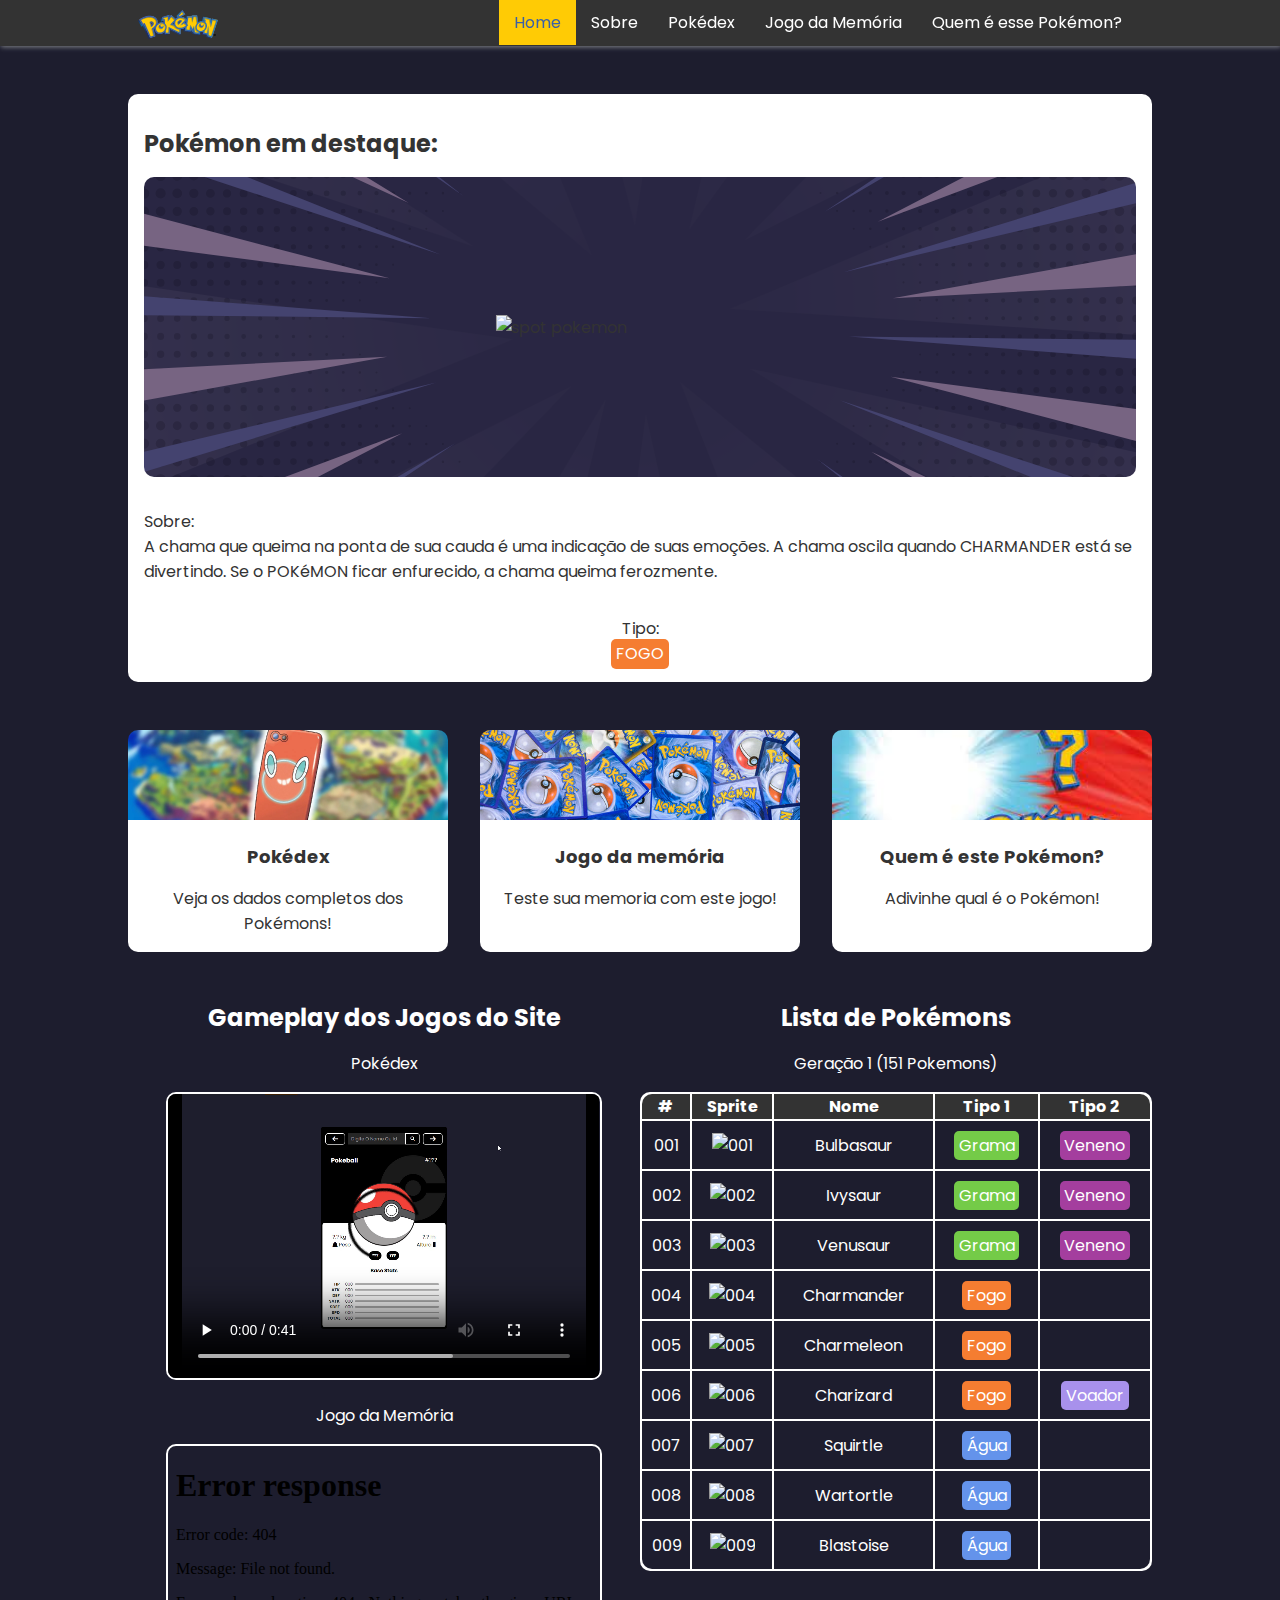
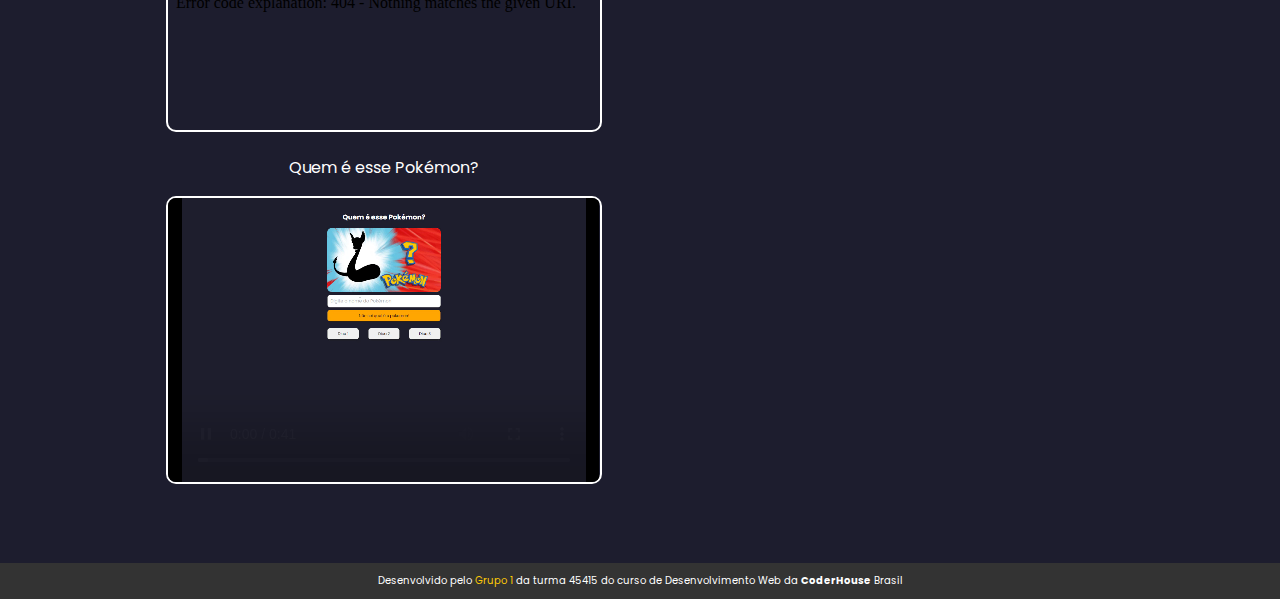
==== index.html @ 514c0f1f "feat: content with max-width in 1024px" ====
<!DOCTYPE html>
<html lang="pt-BR">

<head>
    <meta charset="UTF-8">
    <meta http-equiv="X-UA-Compatible" content="IE=edge">
    <meta name="viewport" content="width=device-width, initial-scale=1.0">
    <meta name="keywords" content="HTML, CSS, Javascript, Desenvolvimento Web, Coderhouse">
    <meta name="description" content="Este é um projeto para o curso de Desenvolvimento Web da Coderhouse">
    <link rel="stylesheet" href="styles/style.css">
    <link rel="stylesheet" href="styles/menu.css">
    <link rel="stylesheet" href="styles/home.css">
    <link rel="icon" type="image/x-icon" href="images/pokeball.jpg">
    <!-- Load an icon library to show a hamburger menu (bars) on small screens -->
    <link rel="stylesheet" href="https://cdnjs.cloudflare.com/ajax/libs/font-awesome/6.4.0/css/all.min.css">
    <title>Pokédex - Home</title>
</head>

<body>

    <!-- Navigation bar -->
    <header class="header">
        <div class="header__wrapper">
            <!-- Logo -->
            <a href="#" class="header__logo"><img class="header__logoImage" src="../images/logo.svg" alt="logo"></a>
            <!-- Hamburger icon -->
            <input class="header__sideMenu" type="checkbox" id="side-menu" />
            <label class="header__hamburguer" for="side-menu"><span class="header__hamburguerLine"></span></label>
            <!-- Menu -->
            <nav class="header__nav">
                <ul class="header__navMenu">
                    <li class="active"><a href="index.html">Home</a></li>
                    <li><a href="pages/about.html">Sobre</a></li>
                    <li><a href="pages/pokedex.html">Pokédex</a></li>
                    <li><a href="pages/memory.html">Jogo da Memória</a></li>
                    <li><a href="pages/who.html">Quem é esse Pokémon?</a></li>
                </ul>
            </nav>
        </div>
    </header>

    <main class="main">
        <div class="content">

            <div class="featuredPkmon">
                <p class="title">Pokémon em destaque:</p>
                <div class="featuredPkmon__image">
                    <img class="featuredPkmon__imageBg" src="images/spotBg.svg" alt="image background">
                    <img class="featuredPkmon__imagePkmon" id="pokeImage"
                        src="https://raw.githubusercontent.com/PokeAPI/sprites/master/sprites/pokemon/other/official-artwork/4.png"
                        alt="spot pokemon">
                </div>
                <div class="featuredPkmon__about">
                    <div class="mt-2 col-2">
                        <p class="featuredPkmon__aboutTitle card__title">Sobre:</p>
                        <p id="pokeDesc" class="featuredPkmon__aboutDesc">
                            A chama que queima na ponta de sua cauda é uma indicação de suas emoções. A chama oscila
                            quando CHARMANDER está se divertindo. Se o POKéMON ficar enfurecido, a chama queima
                            ferozmente.
                        </p>
                    </div>
                </div>
                <div class="featuredPkmon__type mt-2 text-center col-2">
                    <p class="featuredPkmon__typeTitle card__title">Tipo:</p>
                    <span class="featuredPkmon__typeBadge type__badge type__fire text-white">FOGO</span>
                </div>
            </div>

            <div class="games">

                <div class="games__card games__card--pokedex">
                    <div class="games__cardHeader">
                        <img class="games__cardImage" src="images/pokedex.jpg" alt="pokedex">
                    </div>
                    <div class="games__cardBody">
                        <div class="games__cardTitle">Pokédex</div>
                        <div class="games__cardText">Veja os dados completos dos Pokémons!</div>
                    </div>
                </div>

                <div class="games__card games__card--memory">
                    <div class="games__cardHeader">
                        <img class="games__cardImage" src="images/memory.jpg" alt="memory">
                    </div>
                    <div class="games__cardBody">
                        <div class="games__cardTitle">Jogo da memória</div>
                        <div class="games__cardText">Teste sua memoria com este jogo!</div>
                    </div>
                </div>

                <div class="games__card games__card--who">
                    <div class="games__cardHeader">
                        <img class="games__cardImage" src="images/who.jpg" alt="who">
                    </div>
                    <div class="games__cardBody">
                        <div class="games__cardTitle">Quem é este Pokémon?</div>
                        <div class="games__cardText">Adivinhe qual é o Pokémon!</div>
                    </div>
                </div>

            </div>

            <div class="containergameplayTable downSection d-flex my-2 text-white text-center">

                <div class="gameplay col-2">
                    <p class="title">Gameplay dos Jogos do Site</p>
                    <p class="mb-1">Pokédex</p>
                    <iframe class="gameplay__video mb-1" src="./images/pokedex.mp4" title="Pokedex" frameborder="0"
                        allowfullscreen></iframe>
                    <p class="mb-1">Jogo da Memória</p>
                    <iframe class="gameplay__video mb-1" src="./images/memory.mp4" title="Memory Game" frameborder="0"
                        allowfullscreen></iframe>
                    <p class="mb-1">Quem é esse Pokémon?</p>
                    <iframe class="gameplay__video" src="./images/who.mp4" title="Who's that pokemon?" frameborder="0"
                        allowfullscreen></iframe>
                </div>

                <div class="pkmonTable col-2">
                    <p class="title">Lista de Pokémons</p>
                    <p>Geração 1 (151 Pokemons)</p>
                    <div class="pkmonTable__container">
                        <table class="pkmonTable__table">
                            <thead>
                                <tr class="pkmonTable__thead">
                                    <th>#</th>
                                    <th>Sprite</th>
                                    <th>Nome</th>
                                    <th>Tipo 1</th>
                                    <th>Tipo 2</th>
                                </tr>
                            </thead>
                            <tbody class="pkmonTable__tbody">
                                <tr>
                                    <td>001</td>
                                    <td><img class="pkmonTable__pkmonImage"
                                            src="https://raw.githubusercontent.com/PokeAPI/sprites/master/sprites/pokemon/versions/generation-viii/icons/1.png"
                                            alt="001"></td>
                                    <td>Bulbasaur</td>
                                    <td><span class="type__badge type__grass">Grama</span></td>
                                    <td><span class="type__badge type__poison">Veneno</span></td>
                                </tr>
                                <tr>
                                    <td>002</td>
                                    <td><img class="pkmonTable__pkmonImage"
                                            src="https://raw.githubusercontent.com/PokeAPI/sprites/master/sprites/pokemon/versions/generation-viii/icons/2.png"
                                            alt="002"></td>
                                    <td>Ivysaur</td>
                                    <td><span class="type__badge type__grass">Grama</span></td>
                                    <td><span class="type__badge type__poison">Veneno</span></td>
                                </tr>
                                <tr>
                                    <td>003</td>
                                    <td><img class="pkmonTable__pkmonImage"
                                            src="https://raw.githubusercontent.com/PokeAPI/sprites/master/sprites/pokemon/versions/generation-viii/icons/3.png"
                                            alt="003"></td>
                                    <td>Venusaur</td>
                                    <td><span class="type__badge type__grass">Grama</span></td>
                                    <td><span class="type__badge type__poison">Veneno</span></td>
                                </tr>
                                <tr>
                                    <td>004</td>
                                    <td><img class="pkmonTable__pkmonImage"
                                            src="https://raw.githubusercontent.com/PokeAPI/sprites/master/sprites/pokemon/versions/generation-viii/icons/4.png"
                                            alt="004"></td>
                                    <td>Charmander</td>
                                    <td><span class="type__badge type__fire">Fogo</span></td>
                                    <td><span></span></td>
                                </tr>
                                <tr>
                                    <td>005</td>
                                    <td><img class="pkmonTable__pkmonImage"
                                            src="https://raw.githubusercontent.com/PokeAPI/sprites/master/sprites/pokemon/versions/generation-viii/icons/5.png"
                                            alt="005"></td>
                                    <td>Charmeleon</td>
                                    <td><span class="type__badge type__fire">Fogo</span></td>
                                    <td><span></span></td>
                                </tr>
                                <tr>
                                    <td>006</td>
                                    <td><img class="pkmonTable__pkmonImage"
                                            src="https://raw.githubusercontent.com/PokeAPI/sprites/master/sprites/pokemon/versions/generation-viii/icons/6.png"
                                            alt="006"></td>
                                    <td>Charizard</td>
                                    <td><span class="type__badge type__fire">Fogo</span></td>
                                    <td><span class="type__badge type__flying">Voador</span></td>
                                </tr>
                                <tr>
                                    <td>007</td>
                                    <td><img class="pkmonTable__pkmonImage"
                                            src="https://raw.githubusercontent.com/PokeAPI/sprites/master/sprites/pokemon/versions/generation-viii/icons/7.png"
                                            alt="007"></td>
                                    <td>Squirtle</td>
                                    <td><span class="type__badge type__water">Água</span></td>
                                    <td><span></span></td>
                                </tr>
                                <tr>
                                    <td>008</td>
                                    <td><img class="pkmonTable__pkmonImage"
                                            src="https://raw.githubusercontent.com/PokeAPI/sprites/master/sprites/pokemon/versions/generation-viii/icons/8.png"
                                            alt="008"></td>
                                    <td>Wartortle</td>
                                    <td><span class="type__badge type__water">Água</span></td>
                                    <td><span></span></td>
                                </tr>
                                <tr>
                                    <td>009</td>
                                    <td><img class="pkmonTable__pkmonImage"
                                            src="https://raw.githubusercontent.com/PokeAPI/sprites/master/sprites/pokemon/versions/generation-viii/icons/9.png"
                                            alt="009"></td>
                                    <td>Blastoise</td>
                                    <td><span class="type__badge type__water">Água</span></td>
                                    <td><span></span></td>
                                </tr>
                            </tbody>
                        </table>
                    </div>
                </div>
            </div>
        </div>
    </main>

    <footer class="footer">
        <p>Desenvolvido pelo <a href="https://github.com/juan-silveira/projeto-coderhouse-turma-45415"
                target="_blank">Grupo 1</a> da turma 45415 do curso de Desenvolvimento Web da
            <strong>CoderHouse</strong> Brasil
        </p>
    </footer>

</body>

</html>
---- styles/style.css ----
@import url('https://fonts.googleapis.com/css2?family=Poppins:wght@400;700&display=swap');

:root{
    /* Color variables*/
    --white: white;
    --darkBlue: #1d1d2e;
    --darkGray: #333;
    --gray: #85888C;
    --blue: #395FA9;
    --yellow: #FFCB05;

    /* Pokemon Type color variables*/
    --rock: rgb(182, 158, 49);
    --ghost: rgb(112, 85, 155);
    --steel: rgb(183, 185, 208);
    --water: rgb(100, 147, 235);
    --grass: rgb(116, 203, 72);
    --psychic: rgb(251, 85, 132);
    --ice: rgb(154, 214, 223);
    --dark: rgb(117, 87, 76);
    --fairy: rgb(230, 158, 172);
    --normal: rgb(170, 166, 127);
    --fighting: rgb(193, 34, 57);
    --flying: rgb(168, 145, 236);
    --poison: rgb(164, 62, 158);
    --ground: rgb(222, 193, 107);
    --bug: rgb(167, 183, 35);
    --fire: rgb(245, 125, 49);
    --electric: rgb(249, 207, 48);
    --dragon: rgb(112, 55, 255);
} 

* {
    margin: 0;
    padding: 0;
    box-sizing: border-box;
    font-family: 'Poppins', sans-serif;
}

body {
    background-color: var(--darkBlue);
}

.footer {
    width: 100%;
    background-color: var(--darkGray);
    color: var(--white);
    text-align: center;
    font-size: 10px;
    position: relative;
    padding: 10px 0;
    bottom: 0;
}

.footer a {
    color: #FFCB05;
}

.main {
    display: flex;
    position: relative;
    min-height: calc(100vh - 46px);
    justify-content: center;
    align-items: center;
}

.content {
    padding-bottom: 2.5rem;
    width: 90%;
    max-width: 1024px;
}

.d-flex {
    display: flex;
}

.col-2 {
    flex: 50%;
}

.col-3 {
    flex: 33.33%;
}

.col-4 {
    flex: 25%;
}

.mt-1 {
    margin-top: 1rem;
}

.mt-2 {
    margin-top: 2rem;
}

.mb-1 {
    margin-bottom: 1rem;
}

.ms-1 {
    margin-left: 1rem;
}

.me-1 {
    margin-right: 1rem;
}

.my-2 {
    margin: 2rem 0;
}

.p-1 {
    padding: 1rem;
}

.p-2 {
    padding: 2rem;
}

.text-center {
    text-align: center;
}

.text-white {
    color: var(--white);
}

.type__badge {
    padding: .2rem .3rem;
    border-radius: 5px;
}

.type__water{
    background-color: var(--water);
}

.type__grass{
    background-color: var(--grass);
}

.type__poison{
    background-color: var(--poison);
}

.type__flying{
    background-color: var(--flying);
}

.type__fire{
    background-color: var(--fire);
}
---- styles/menu.css ----
a{
    text-decoration: none;
}
ul{
    list-style: none;
    margin-right: 15px;
}

/* Header */
.header{
    background-color: var(--darkGray);
    box-shadow: 1px 1px 5px 0px var(--gray);
    position: sticky;
    top: 0;
    width: 100%;
    z-index: 1;
}

.header__wrapper {
    width: 100%;
    max-width: 1024px;
    margin: 0 auto;
}

/* Logo */
.header-logo{
    display: inline-block;
}

.header__logoImage {
    width: 5rem;
    margin: 10px 10px 0px 10px;
}

/* Nav menu */
.header__nav{
    width: 100%;
    height: 100%;
    position: fixed;
    background-color: var(--darkGray);
    overflow: hidden;
    transition: max-height .5s ease-out;
    max-height: 0;
}

.header__navMenu a{
    display: block;
    color: var(--white);
}
.header__navMenu li{
    display: block;
    padding: 10px 15px;
}
.header__navMenu li:hover{
    background-color: var(--white);
}

.header__navMenu li:hover a{
    color: var(--darkGray);
}
.header__navMenu li.active{
    background-color: var(--yellow);
}
.header__navMenu li.active a{
    color: var(--blue);
}

/* Menu Icon */
.header__hamburguer{
    cursor: pointer;
    float: right;
    transform: translate(-20px, 20px);
    /* position: absolute; */
}/* Style label tag */

.header__hamburguerLine {
    background: var(--white);
    display: block;
    height: 2px;
    position: relative;
    width: 24px;

} /* Style span tag */

.header__hamburguerLine::before,
.header__hamburguerLine::after{
    background: var(--white);
    content: '';
    display: block;
    height: 100%;
    position: absolute;
    transition: all .2s ease-out;
    width: 100%;
}
.header__hamburguerLine::before{
    top: 5px;
}
.header__hamburguerLine::after{
    top: -5px;
}

.header__sideMenu {
    display: none;
} /* Hide checkbox */

/* Toggle menu icon */
.header__sideMenu:checked ~ nav{
    max-height: 100%;
}
.header__sideMenu:checked ~ .header__hamburguer .header__hamburguerLine {
    background: transparent;
}
.header__sideMenu:checked ~ .header__hamburguer .header__hamburguerLine::before {
    transform: rotate(-45deg);
    top:0;
}
.header__sideMenu:checked ~ .header__hamburguer .header__hamburguerLine::after {
    transform: rotate(45deg);
    top:0;
}

/* Responsiveness */
@media (min-width: 815px) {
    .header__nav{
        max-height: none;
        top: 0;
        position: relative;
        float: right;
        width: fit-content;
        background-color: transparent;
    }
    .header__navMenu li{
        float: left;
    }
    .header__navMenu a:hover{
        background-color: transparent;
        color: var(--gray);
    }
    .header__hamburguer{
        display: none;
    }
}

@media (max-width: 799px) {
    .header__navMenu li{
        margin: 0px;
    }
}
---- styles/home.css ----
.featuredPkmon {
    margin-top: 3rem;
    background-color: var(--white);
    border-radius: 10px;
    padding: 1rem;
    color: var(--darkGray);
}

.featuredPkmon__image {
    position: relative;
    top: 0;
    left: 0;
    display: flex;
    justify-content: center;
    align-items: center;
}

.title {
    font-size: 24px;
    margin: 1rem 0;
    font-weight: bold;
}

.featuredPkmon__imageBg {
    position: relative;
    top: 0;
    left: 0;
    object-fit: cover;
    height: 300px;
    width: 100%;
    border-radius: 10px;
}

.featuredPkmon__imagePkmon {
    position: absolute;
    width: 35vh;
    max-width: 50%;
    transform: translate(1vw, 0vh);
}

.games {
    margin-top: 3rem;
    display: grid;
    grid-template-columns: repeat(3, 1fr);
    gap: 2rem;
}

.games__card {
    background-color: var(--white);
    border-radius: 20px 20px 10px 10px;
    gap: 2rem;
    cursor: pointer;
}

.games__cardImage {
    object-fit: cover;
    height: 10vh;
    width: 100%;
    border-radius: 10px 10px 0 0;
}

.games__cardBody {
    text-align: center;
    padding: 1rem;
    color: var(--darkGray);
}

.games__cardTitle {
    font-size: 18px;
    font-weight: bold;
    margin-bottom: 1rem;
}

.gameplay__video {
    border: 2px solid var(--white);
    border-radius: 10px;
    width: 85%;
    height: 32vh;
}

.pkmonTable__container {
    display: flex;
    justify-content: center;
    max-height: 570px;
    overflow-x: auto;
    overflow-y: auto;
}

.pkmonTable__table {
    width: 100%;
    margin-top: 1rem;
    background-color: var(--white);
    border-radius: 10px;
}

.pkmonTable__table td {
    height: 3rem;
    background-color: var(--darkBlue);
}

.pkmonTable__thead {
    background-color: var(--darkGray);
}

.pkmonTable__thead th:first-child {
    border-top-left-radius: 10px;
}

.pkmonTable__thead th:last-child {
    border-top-right-radius: 10px;
}

.pkmonTable__tbody tr:last-child td:first-child {
    border-bottom-left-radius: 10px;
}

.pkmonTable__tbody tr:last-child td:last-child {
    border-bottom-right-radius: 10px;
}

.pkmonTable__pkmonImage {
    width: 50px;
}

.pkmnName {
    text-transform: capitalize;
}

@media screen and (max-width: 915px) {

    .games,
    .downSection,
    .contentLeft,
    .contentRight {
        display: block;
    }

    .games__card {
        margin-top: 2rem;
        width: 100%;
    }

    .gameplay__video {
        width: 100%;
    }
}

@media screen and (max-width: 600px) {
    .content {
        padding-bottom: 4rem;
    }

    .row {
        display: block;
    }

    .col-2,
    .col-3,
    .col-4 {
        flex: 100%;
    }
}
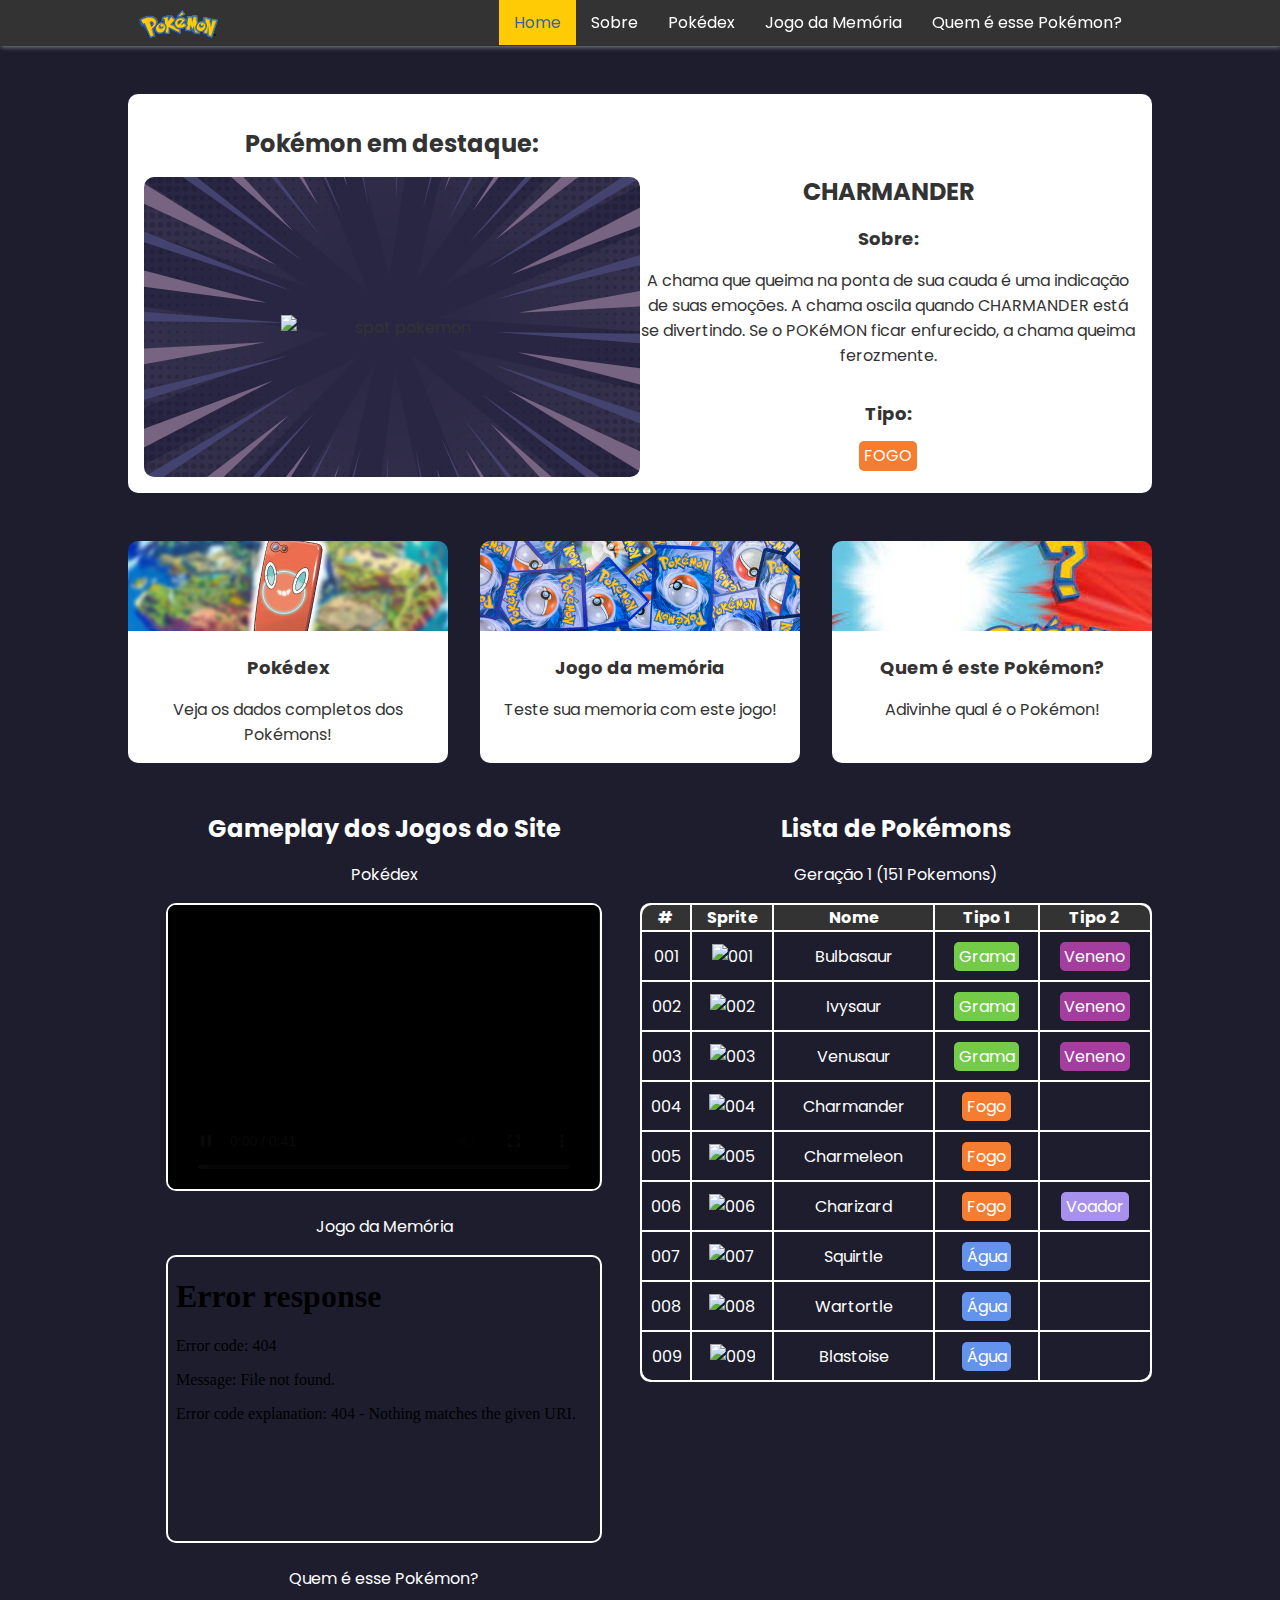
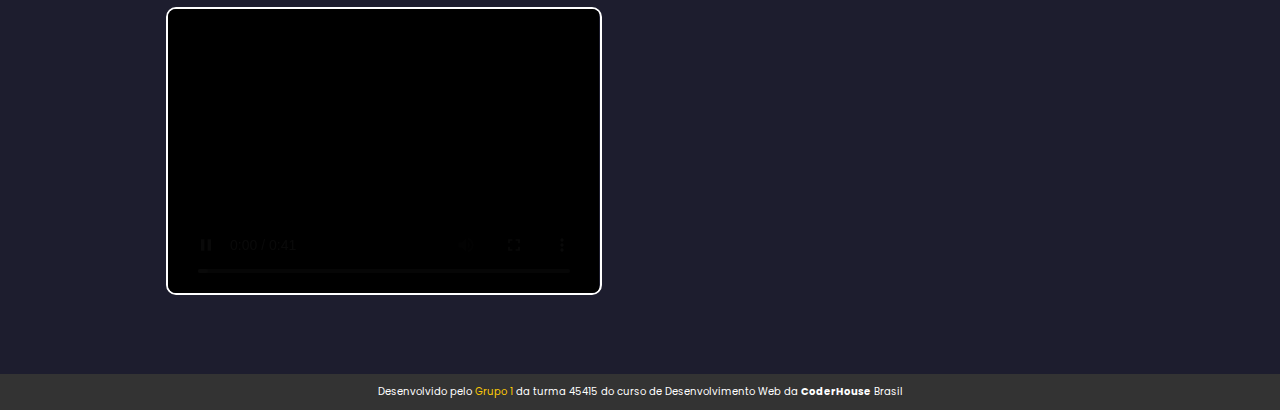
==== commit b6d2fdb3: "feat: Pokemon Spot in 2 columns and margin on footer" ====
--- a/index.html
+++ b/index.html
@@ -43,26 +43,31 @@
         <div class="content">
 
             <div class="featuredPkmon">
-                <p class="title">Pokémon em destaque:</p>
-                <div class="featuredPkmon__image">
-                    <img class="featuredPkmon__imageBg" src="images/spotBg.svg" alt="image background">
-                    <img class="featuredPkmon__imagePkmon" id="pokeImage"
-                        src="https://raw.githubusercontent.com/PokeAPI/sprites/master/sprites/pokemon/other/official-artwork/4.png"
-                        alt="spot pokemon">
-                </div>
-                <div class="featuredPkmon__about">
-                    <div class="mt-2 col-2">
-                        <p class="featuredPkmon__aboutTitle card__title">Sobre:</p>
-                        <p id="pokeDesc" class="featuredPkmon__aboutDesc">
-                            A chama que queima na ponta de sua cauda é uma indicação de suas emoções. A chama oscila
-                            quando CHARMANDER está se divertindo. Se o POKéMON ficar enfurecido, a chama queima
-                            ferozmente.
-                        </p>
-                    </div>
-                </div>
-                <div class="featuredPkmon__type mt-2 text-center col-2">
-                    <p class="featuredPkmon__typeTitle card__title">Tipo:</p>
-                    <span class="featuredPkmon__typeBadge type__badge type__fire text-white">FOGO</span>
+                <div class="d-flex text-center">
+                    <div class="col-2">
+                        <p class="title">Pokémon em destaque:</p>
+                        <div class="featuredPkmon__image">
+                            <img class="featuredPkmon__imageBg" src="images/spotBg.svg" alt="image background">
+                            <img class="featuredPkmon__imagePkmon" id="pokeImage"
+                                src="https://raw.githubusercontent.com/PokeAPI/sprites/master/sprites/pokemon/other/official-artwork/4.png"
+                                alt="spot pokemon">
+                        </div>
+                    </div>
+                    <div class="featuredPkmon__about col-2">
+                        <div class="mt-2 col-2">
+                            <p class="featuredPkmon__name">Charmander</p>
+                            <p class="featuredPkmon__aboutTitle">Sobre:</p>
+                            <p id="pokeDesc" class="featuredPkmon__aboutDesc">
+                                A chama que queima na ponta de sua cauda é uma indicação de suas emoções. A chama oscila
+                                quando CHARMANDER está se divertindo. Se o POKéMON ficar enfurecido, a chama queima
+                                ferozmente.
+                            </p>
+                        </div>
+                        <div class="featuredPkmon__type mt-2 text-center col-2">
+                            <p class="featuredPkmon__aboutTitle">Tipo:</p>
+                            <span class="featuredPkmon__typeBadge type__badge type__fire text-white">FOGO</span>
+                        </div>
+                    </div>
                 </div>
             </div>
 
@@ -220,7 +225,7 @@
     </main>
 
     <footer class="footer">
-        <p>Desenvolvido pelo <a href="https://github.com/juan-silveira/projeto-coderhouse-turma-45415"
+        <p class="footer__text">Desenvolvido pelo <a href="https://github.com/juan-silveira/projeto-coderhouse-turma-45415"
                 target="_blank">Grupo 1</a> da turma 45415 do curso de Desenvolvimento Web da
             <strong>CoderHouse</strong> Brasil
         </p>
--- a/styles/home.css
+++ b/styles/home.css
@@ -36,6 +36,19 @@
     width: 35vh;
     max-width: 50%;
     transform: translate(1vw, 0vh);
+}
+
+.featuredPkmon__aboutTitle {
+    font-size: 18px;
+    font-weight: bold;
+    margin: 1rem 0;
+}
+
+.featuredPkmon__name {
+    font-size: 24px;
+    text-transform: uppercase;
+    font-weight: bold;
+    margin: 4rem 0 1rem 0;
 }
 
 .games {
@@ -126,7 +139,7 @@
     text-transform: capitalize;
 }
 
-@media screen and (max-width: 915px) {
+@media screen and (max-width: 1024px) {
 
     .games,
     .downSection,
@@ -143,6 +156,18 @@
     .gameplay__video {
         width: 100%;
     }
+
+    .d-flex{
+        display: block;
+    }
+
+    .featuredPkmon__name {
+        margin: 1rem 0;
+    }
+    
+    .featuredPkmon__aboutDesc {
+        text-align: justify;
+    }
 }
 
 @media screen and (max-width: 600px) {
@@ -154,9 +179,8 @@
         display: block;
     }
 
-    .col-2,
-    .col-3,
-    .col-4 {
-        flex: 100%;
+    .footer__text {
+        margin: auto 1rem;
     }
+
 }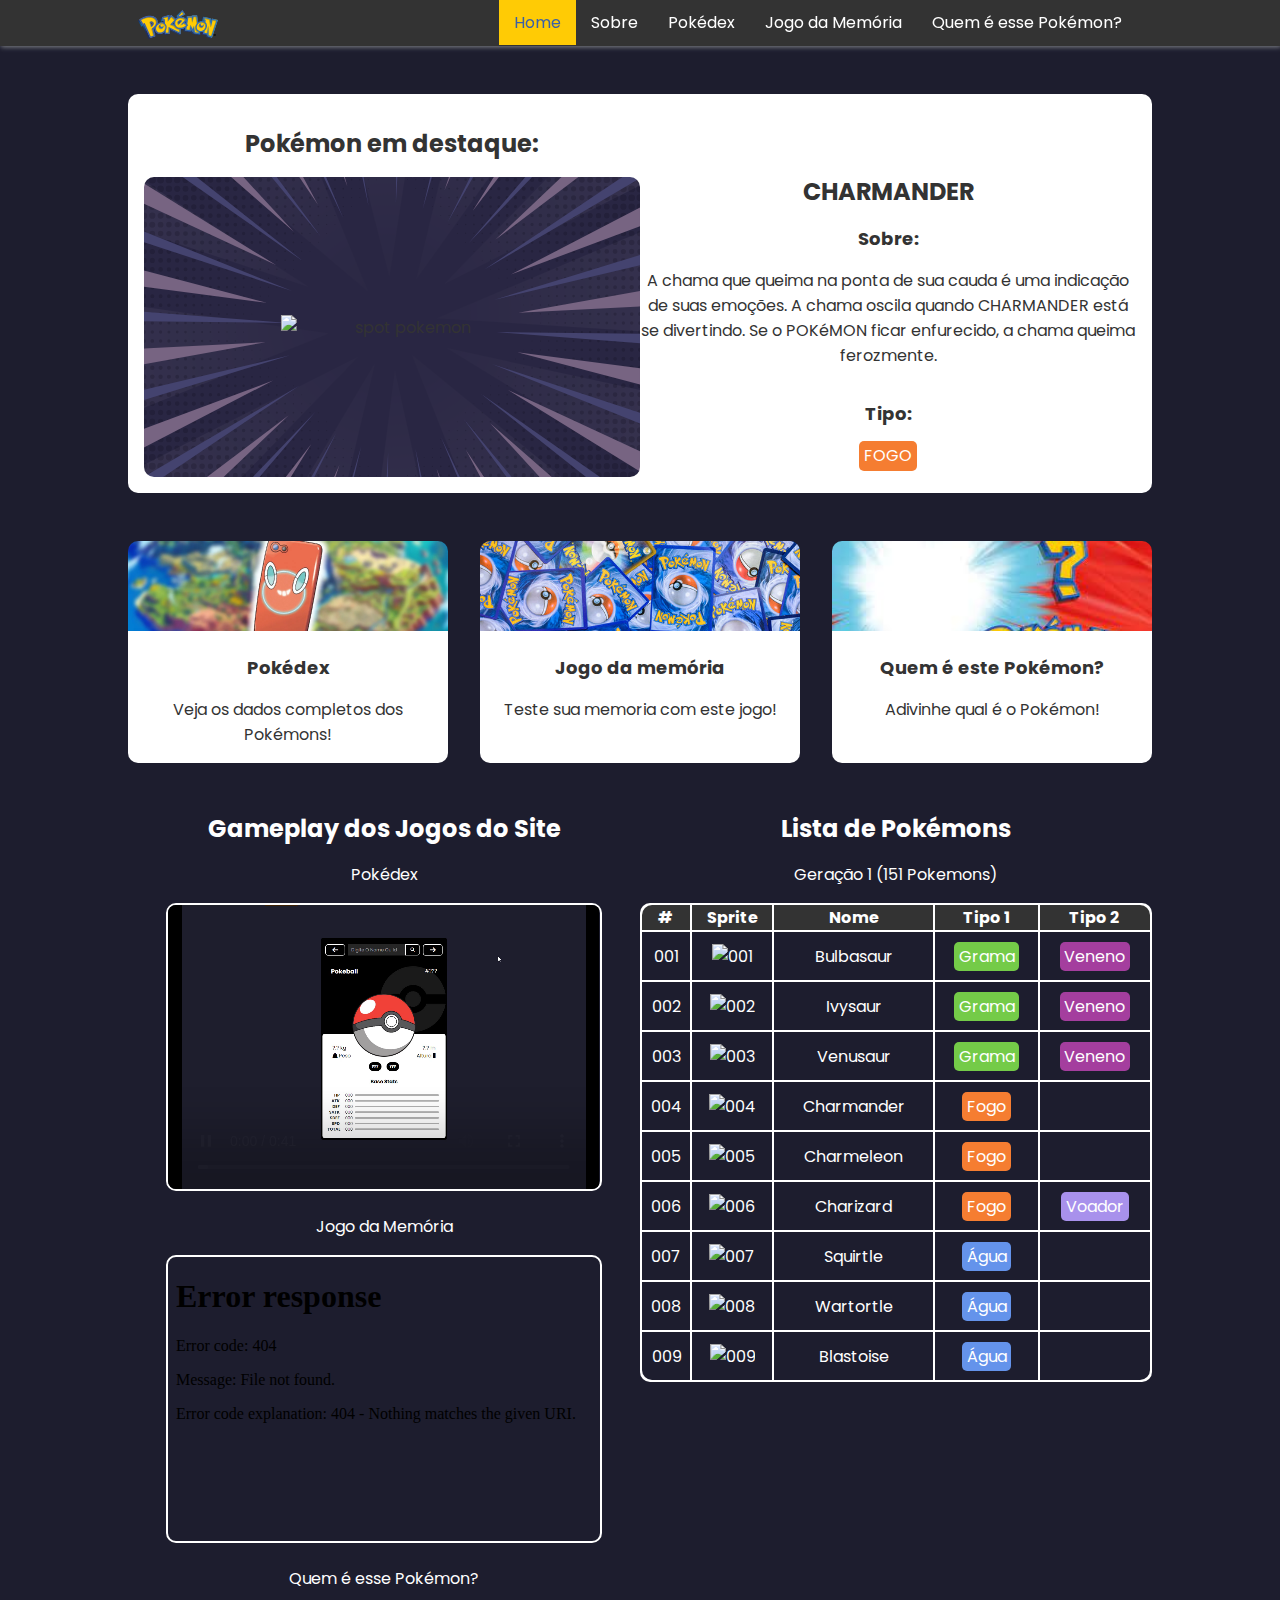
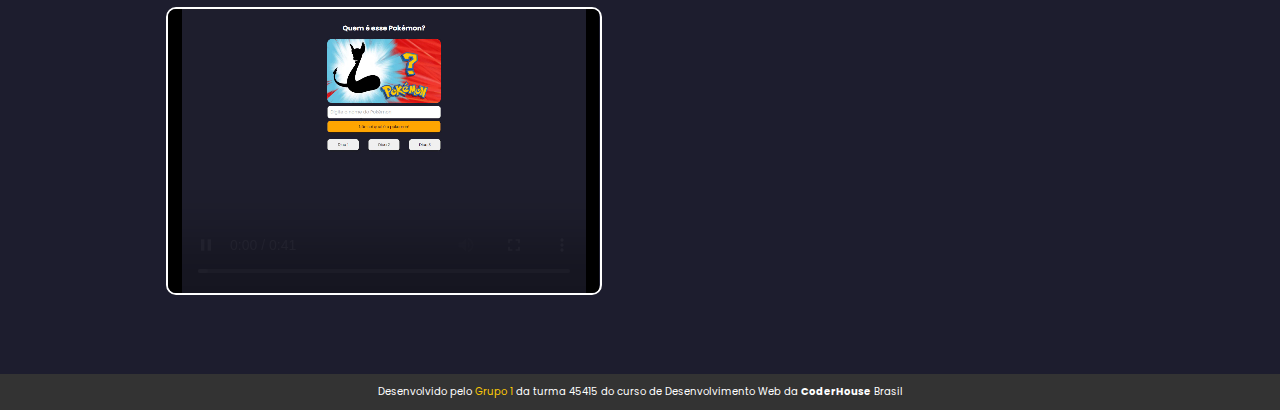
==== commit 25f1daf3: "fix: menu image at index" ====
--- a/index.html
+++ b/index.html
@@ -22,7 +22,7 @@
     <header class="header">
         <div class="header__wrapper">
             <!-- Logo -->
-            <a href="#" class="header__logo"><img class="header__logoImage" src="../images/logo.svg" alt="logo"></a>
+            <a href="#" class="header__logo"><img class="header__logoImage" src="images/logo.svg" alt="logo"></a>
             <!-- Hamburger icon -->
             <input class="header__sideMenu" type="checkbox" id="side-menu" />
             <label class="header__hamburguer" for="side-menu"><span class="header__hamburguerLine"></span></label>
--- a/styles/style.css
+++ b/styles/style.css
@@ -149,4 +149,11 @@
 
 .type__fire{
     background-color: var(--fire);
+}
+
+@media screen and (max-width: 600px) {
+    .footer__text {
+        margin: auto 1rem;
+    }
+
 }--- a/styles/home.css
+++ b/styles/home.css
@@ -178,9 +178,4 @@
     .row {
         display: block;
     }
-
-    .footer__text {
-        margin: auto 1rem;
-    }
-
 }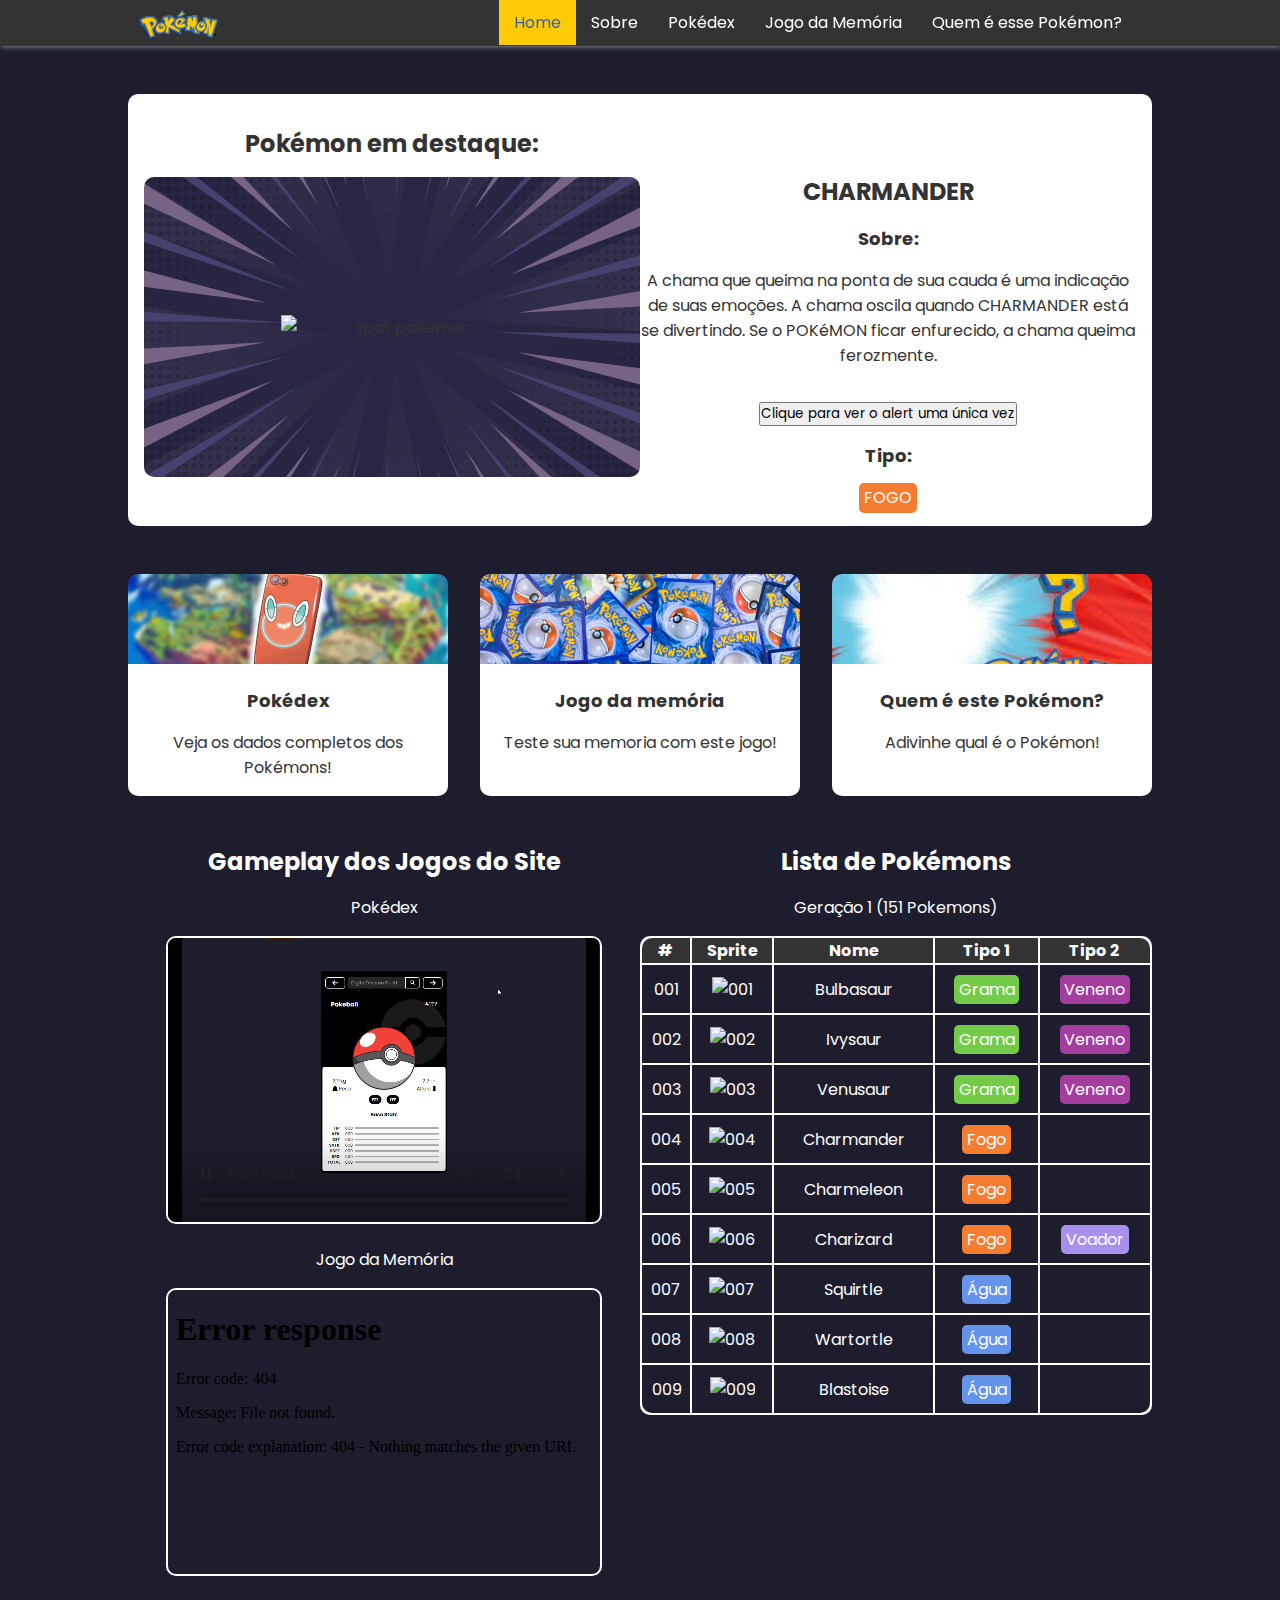
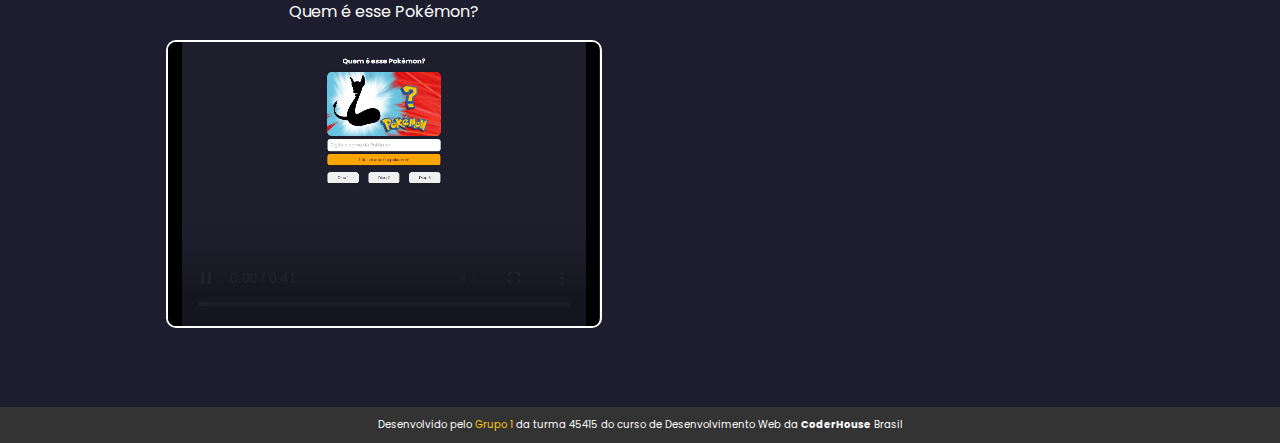
==== commit 55d84e24: "feat: javascript has been added to the project" ====
--- a/index.html
+++ b/index.html
@@ -64,6 +64,7 @@
                             </p>
                         </div>
                         <div class="featuredPkmon__type mt-2 text-center col-2">
+                            <button id="alertButton">Clique para ver o alert uma única vez</button>
                             <p class="featuredPkmon__aboutTitle">Tipo:</p>
                             <span class="featuredPkmon__typeBadge type__badge type__fire text-white">FOGO</span>
                         </div>
@@ -73,7 +74,7 @@
 
             <div class="games">
 
-                <div class="games__card games__card--pokedex">
+                <div class="games__card games__card--pokedex" id="cardPokedex">
                     <div class="games__cardHeader">
                         <img class="games__cardImage" src="images/pokedex.jpg" alt="pokedex">
                     </div>
@@ -83,7 +84,7 @@
                     </div>
                 </div>
 
-                <div class="games__card games__card--memory">
+                <div class="games__card games__card--memory" id="cardMemory">
                     <div class="games__cardHeader">
                         <img class="games__cardImage" src="images/memory.jpg" alt="memory">
                     </div>
@@ -93,7 +94,7 @@
                     </div>
                 </div>
 
-                <div class="games__card games__card--who">
+                <div class="games__card games__card--who" id="cardWho">
                     <div class="games__cardHeader">
                         <img class="games__cardImage" src="images/who.jpg" alt="who">
                     </div>
@@ -230,7 +231,7 @@
             <strong>CoderHouse</strong> Brasil
         </p>
     </footer>
-
+    <script src="scripts/home.js"></script>
 </body>
 
 </html>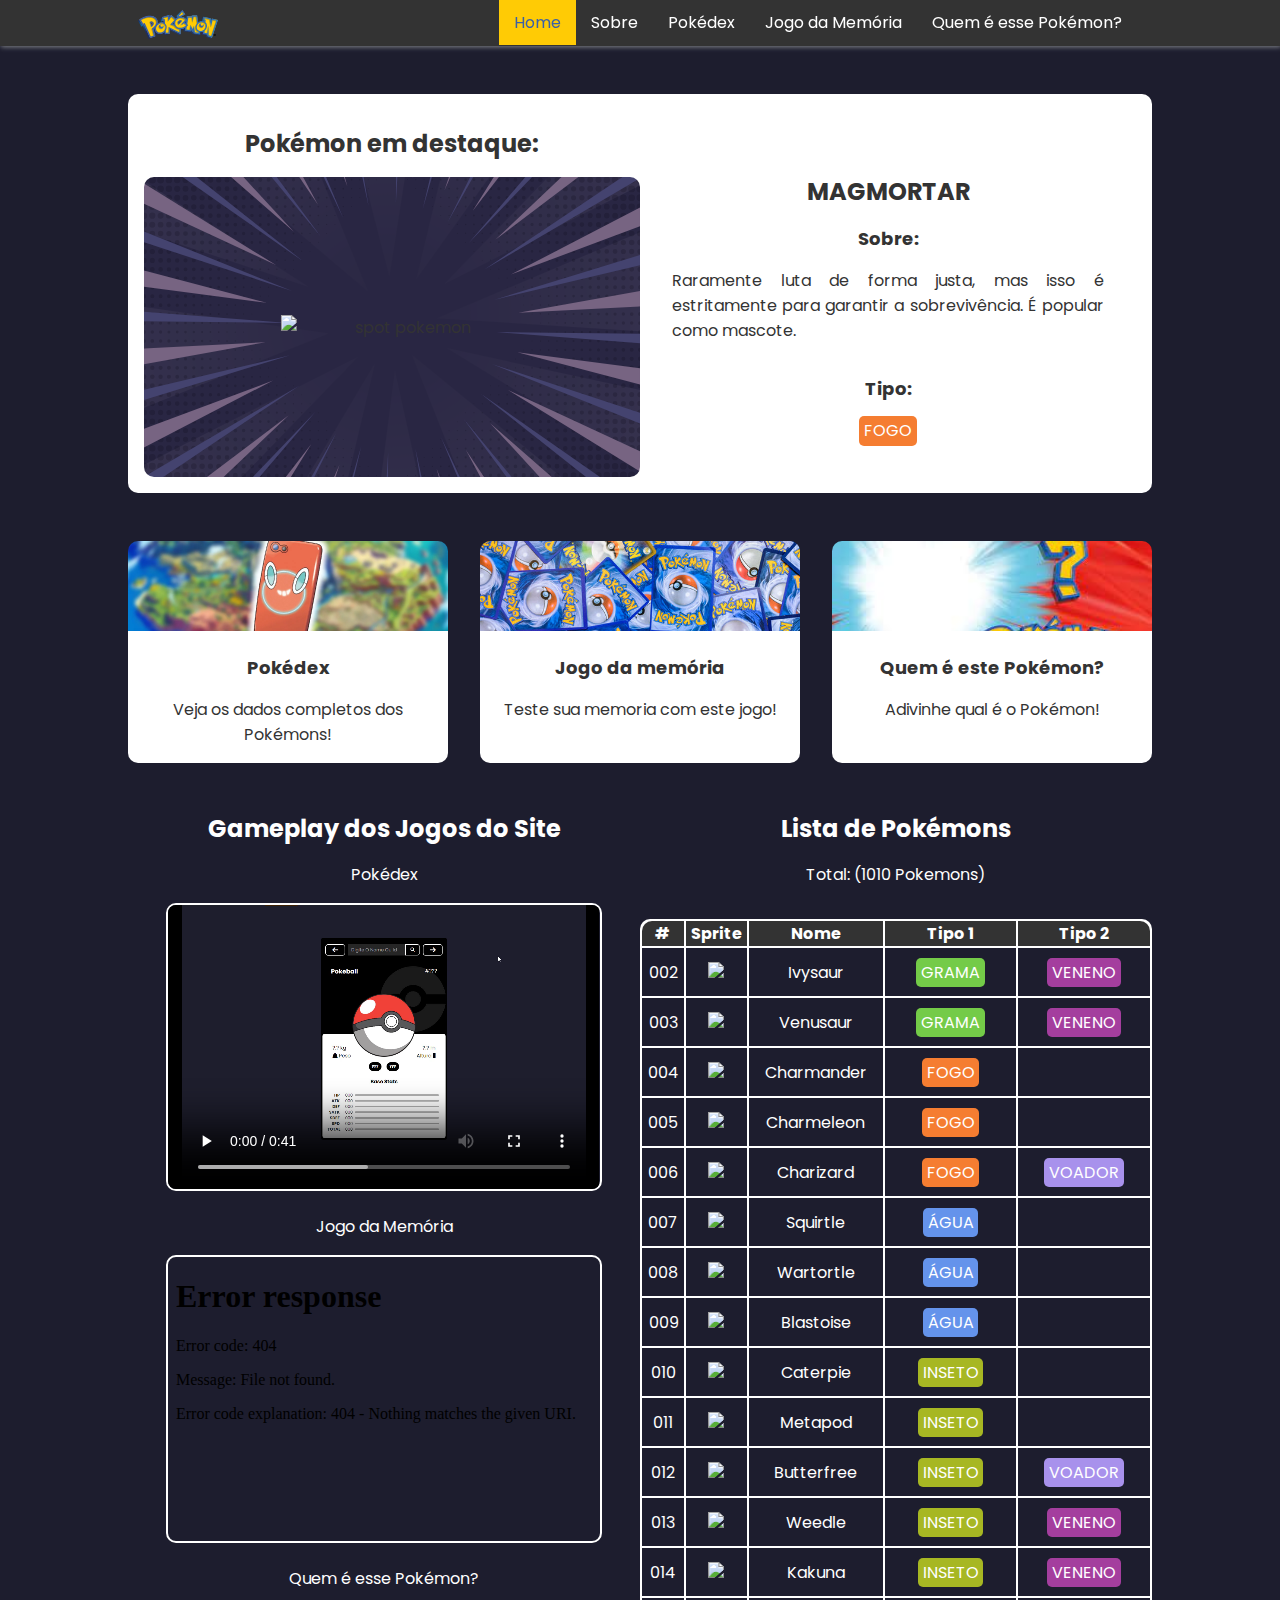
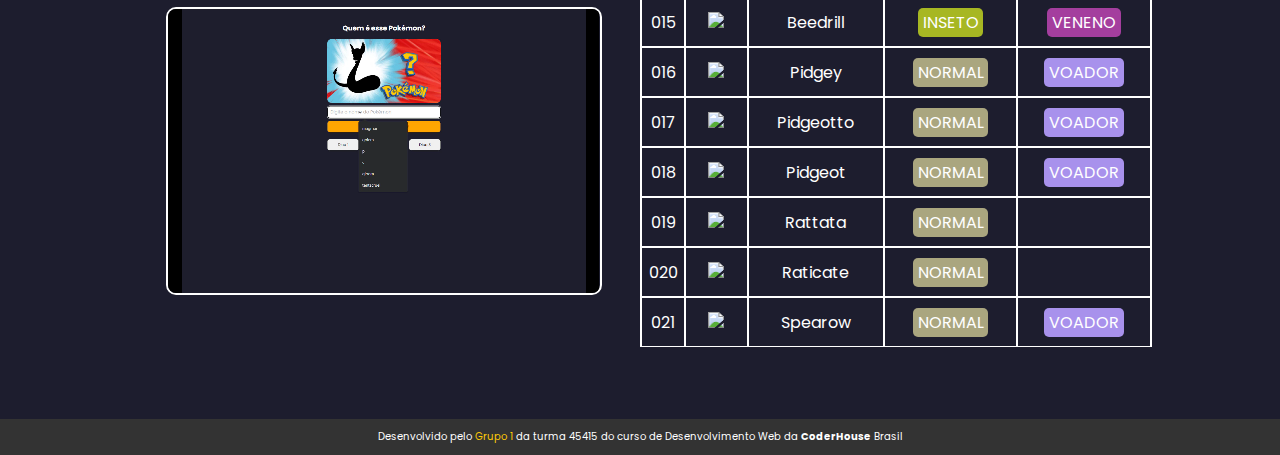
==== commit 1056e18d: "feat: all javascrips commented, all games working, css responsive, index showing all pokemons" ====
--- a/index.html
+++ b/index.html
@@ -49,24 +49,18 @@
                         <div class="featuredPkmon__image">
                             <img class="featuredPkmon__imageBg" src="images/spotBg.svg" alt="image background">
                             <img class="featuredPkmon__imagePkmon" id="pokeImage"
-                                src="https://raw.githubusercontent.com/PokeAPI/sprites/master/sprites/pokemon/other/official-artwork/4.png"
+                                src="./images/pokeball.png"
                                 alt="spot pokemon">
                         </div>
                     </div>
                     <div class="featuredPkmon__about col-2">
                         <div class="mt-2 col-2">
-                            <p class="featuredPkmon__name">Charmander</p>
+                            <p class="featuredPkmon__name" id="pokeName"></p>
                             <p class="featuredPkmon__aboutTitle">Sobre:</p>
-                            <p id="pokeDesc" class="featuredPkmon__aboutDesc">
-                                A chama que queima na ponta de sua cauda é uma indicação de suas emoções. A chama oscila
-                                quando CHARMANDER está se divertindo. Se o POKéMON ficar enfurecido, a chama queima
-                                ferozmente.
-                            </p>
+                            <p id="pokeDesc" class="featuredPkmon__aboutDesc"></p>
                         </div>
-                        <div class="featuredPkmon__type mt-2 text-center col-2">
-                            <button id="alertButton">Clique para ver o alert uma única vez</button>
+                        <div class="featuredPkmon__type mt-2 text-center col-2" id="types">
                             <p class="featuredPkmon__aboutTitle">Tipo:</p>
-                            <span class="featuredPkmon__typeBadge type__badge type__fire text-white">FOGO</span>
                         </div>
                     </div>
                 </div>
@@ -123,7 +117,7 @@
 
                 <div class="pkmonTable col-2">
                     <p class="title">Lista de Pokémons</p>
-                    <p>Geração 1 (151 Pokemons)</p>
+                    <p>Total: (1010 Pokemons)</p>
                     <div class="pkmonTable__container">
                         <table class="pkmonTable__table">
                             <thead>
@@ -135,89 +129,7 @@
                                     <th>Tipo 2</th>
                                 </tr>
                             </thead>
-                            <tbody class="pkmonTable__tbody">
-                                <tr>
-                                    <td>001</td>
-                                    <td><img class="pkmonTable__pkmonImage"
-                                            src="https://raw.githubusercontent.com/PokeAPI/sprites/master/sprites/pokemon/versions/generation-viii/icons/1.png"
-                                            alt="001"></td>
-                                    <td>Bulbasaur</td>
-                                    <td><span class="type__badge type__grass">Grama</span></td>
-                                    <td><span class="type__badge type__poison">Veneno</span></td>
-                                </tr>
-                                <tr>
-                                    <td>002</td>
-                                    <td><img class="pkmonTable__pkmonImage"
-                                            src="https://raw.githubusercontent.com/PokeAPI/sprites/master/sprites/pokemon/versions/generation-viii/icons/2.png"
-                                            alt="002"></td>
-                                    <td>Ivysaur</td>
-                                    <td><span class="type__badge type__grass">Grama</span></td>
-                                    <td><span class="type__badge type__poison">Veneno</span></td>
-                                </tr>
-                                <tr>
-                                    <td>003</td>
-                                    <td><img class="pkmonTable__pkmonImage"
-                                            src="https://raw.githubusercontent.com/PokeAPI/sprites/master/sprites/pokemon/versions/generation-viii/icons/3.png"
-                                            alt="003"></td>
-                                    <td>Venusaur</td>
-                                    <td><span class="type__badge type__grass">Grama</span></td>
-                                    <td><span class="type__badge type__poison">Veneno</span></td>
-                                </tr>
-                                <tr>
-                                    <td>004</td>
-                                    <td><img class="pkmonTable__pkmonImage"
-                                            src="https://raw.githubusercontent.com/PokeAPI/sprites/master/sprites/pokemon/versions/generation-viii/icons/4.png"
-                                            alt="004"></td>
-                                    <td>Charmander</td>
-                                    <td><span class="type__badge type__fire">Fogo</span></td>
-                                    <td><span></span></td>
-                                </tr>
-                                <tr>
-                                    <td>005</td>
-                                    <td><img class="pkmonTable__pkmonImage"
-                                            src="https://raw.githubusercontent.com/PokeAPI/sprites/master/sprites/pokemon/versions/generation-viii/icons/5.png"
-                                            alt="005"></td>
-                                    <td>Charmeleon</td>
-                                    <td><span class="type__badge type__fire">Fogo</span></td>
-                                    <td><span></span></td>
-                                </tr>
-                                <tr>
-                                    <td>006</td>
-                                    <td><img class="pkmonTable__pkmonImage"
-                                            src="https://raw.githubusercontent.com/PokeAPI/sprites/master/sprites/pokemon/versions/generation-viii/icons/6.png"
-                                            alt="006"></td>
-                                    <td>Charizard</td>
-                                    <td><span class="type__badge type__fire">Fogo</span></td>
-                                    <td><span class="type__badge type__flying">Voador</span></td>
-                                </tr>
-                                <tr>
-                                    <td>007</td>
-                                    <td><img class="pkmonTable__pkmonImage"
-                                            src="https://raw.githubusercontent.com/PokeAPI/sprites/master/sprites/pokemon/versions/generation-viii/icons/7.png"
-                                            alt="007"></td>
-                                    <td>Squirtle</td>
-                                    <td><span class="type__badge type__water">Água</span></td>
-                                    <td><span></span></td>
-                                </tr>
-                                <tr>
-                                    <td>008</td>
-                                    <td><img class="pkmonTable__pkmonImage"
-                                            src="https://raw.githubusercontent.com/PokeAPI/sprites/master/sprites/pokemon/versions/generation-viii/icons/8.png"
-                                            alt="008"></td>
-                                    <td>Wartortle</td>
-                                    <td><span class="type__badge type__water">Água</span></td>
-                                    <td><span></span></td>
-                                </tr>
-                                <tr>
-                                    <td>009</td>
-                                    <td><img class="pkmonTable__pkmonImage"
-                                            src="https://raw.githubusercontent.com/PokeAPI/sprites/master/sprites/pokemon/versions/generation-viii/icons/9.png"
-                                            alt="009"></td>
-                                    <td>Blastoise</td>
-                                    <td><span class="type__badge type__water">Água</span></td>
-                                    <td><span></span></td>
-                                </tr>
-                            </tbody>
+                            <tbody class="pkmonTable__tbody"></tbody>
                         </table>
                     </div>
                 </div>
--- a/styles/style.css
+++ b/styles/style.css
@@ -129,26 +129,7 @@
 .type__badge {
     padding: .2rem .3rem;
     border-radius: 5px;
-}
-
-.type__water{
-    background-color: var(--water);
-}
-
-.type__grass{
-    background-color: var(--grass);
-}
-
-.type__poison{
-    background-color: var(--poison);
-}
-
-.type__flying{
-    background-color: var(--flying);
-}
-
-.type__fire{
-    background-color: var(--fire);
+    margin: 0 .5rem;
 }
 
 @media screen and (max-width: 600px) {
--- a/styles/home.css
+++ b/styles/home.css
@@ -33,7 +33,7 @@
 
 .featuredPkmon__imagePkmon {
     position: absolute;
-    width: 35vh;
+    width: 30vh;
     max-width: 50%;
     transform: translate(1vw, 0vh);
 }
@@ -49,6 +49,11 @@
     text-transform: uppercase;
     font-weight: bold;
     margin: 4rem 0 1rem 0;
+}
+
+.featuredPkmon__aboutDesc {
+    margin: 0 2rem;
+    text-align: justify;
 }
 
 .games {
@@ -92,9 +97,10 @@
 }
 
 .pkmonTable__container {
+    margin-top: 1rem;
     display: flex;
     justify-content: center;
-    max-height: 570px;
+    max-height: 1044px;
     overflow-x: auto;
     overflow-y: auto;
 }
@@ -157,16 +163,22 @@
         width: 100%;
     }
 
-    .d-flex{
+    .d-flex {
         display: block;
     }
 
-    .featuredPkmon__name {
+    .featuredPkmon__name,
+    #types {
         margin: 1rem 0;
     }
-    
+
     .featuredPkmon__aboutDesc {
-        text-align: justify;
+        margin: 0 1rem;
+    }
+
+    .pkmonTable__container {
+        justify-content: start;
+        max-height: 560px;
     }
 }
 
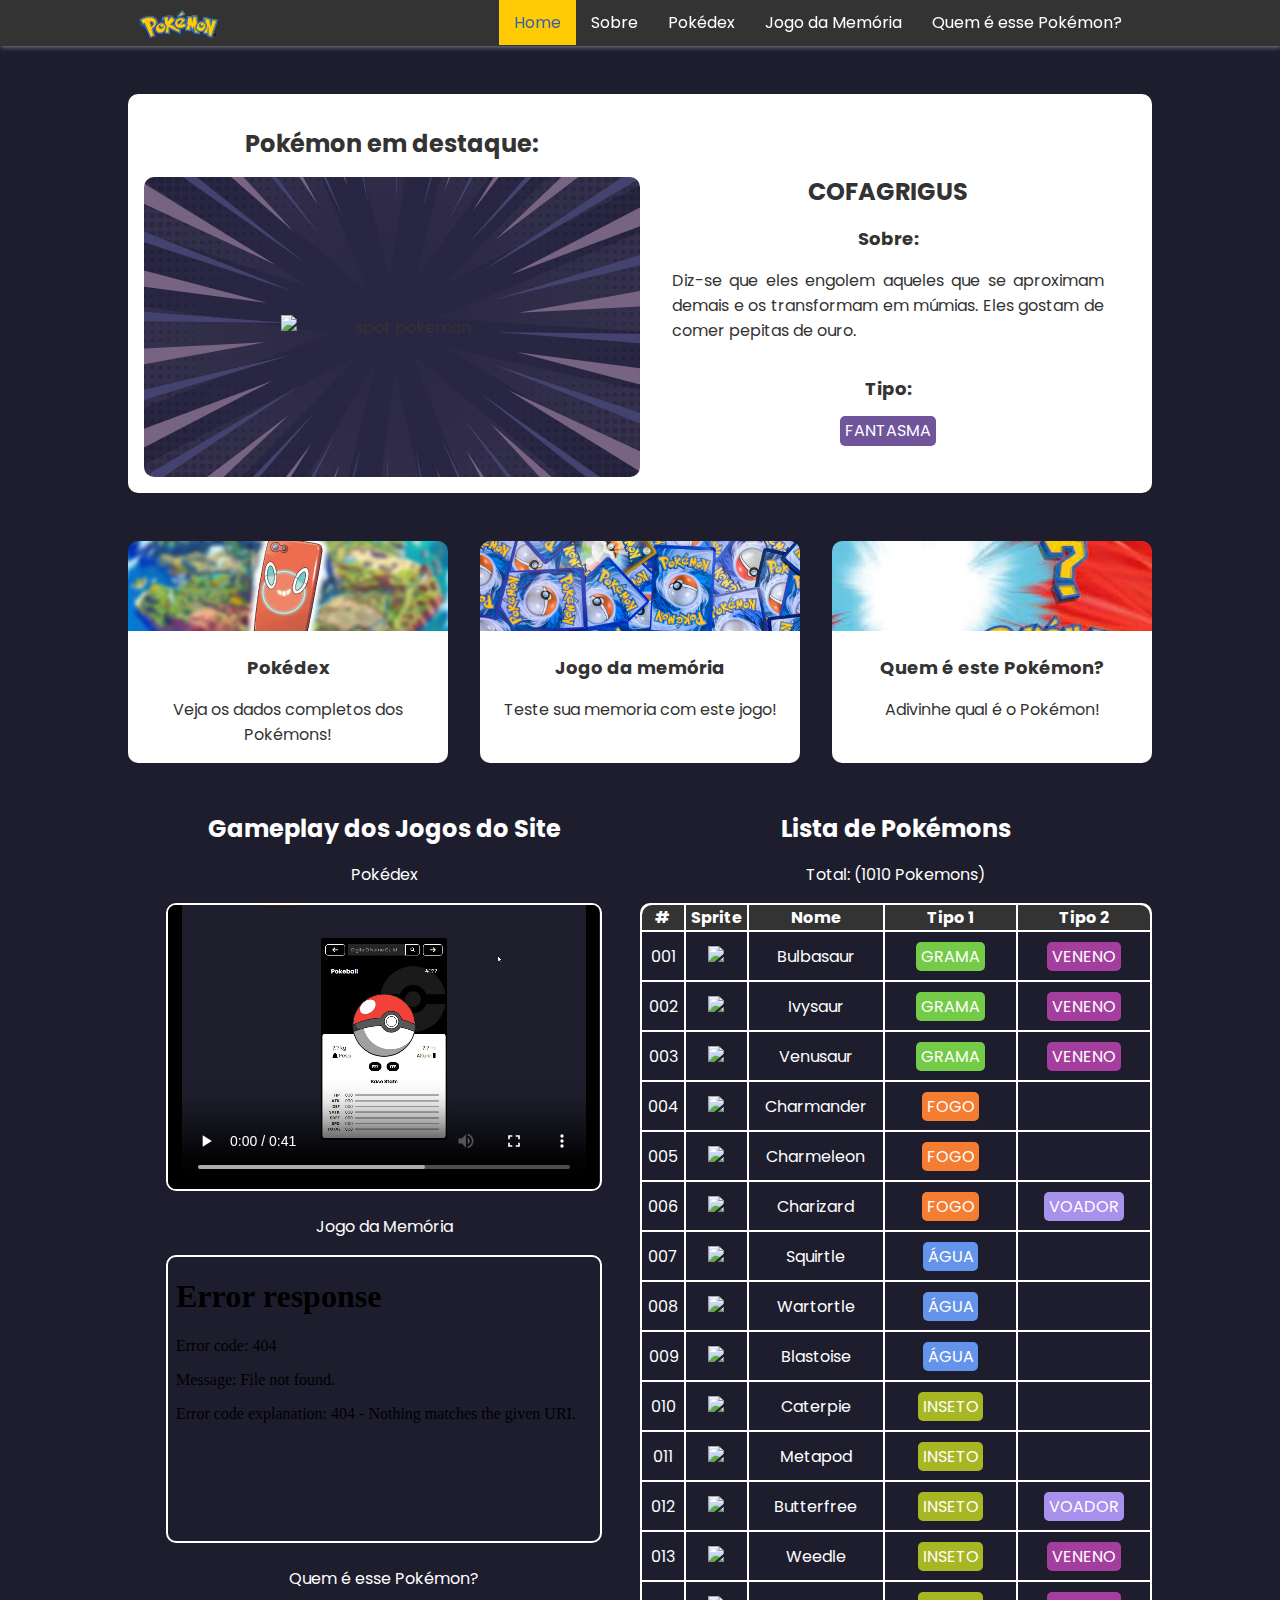
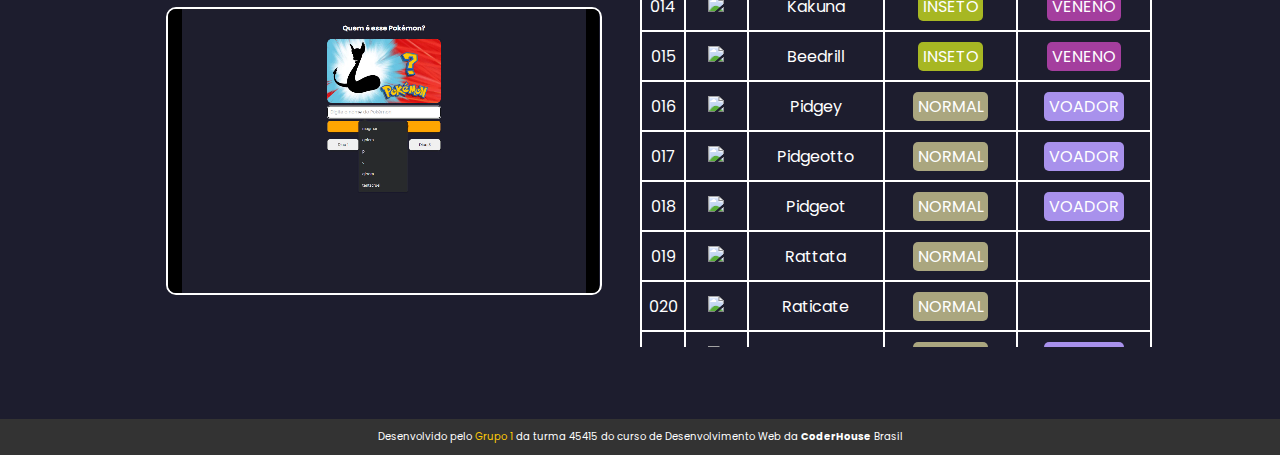
==== commit 02b13e35: "fix: a tag added to cards and removed unneeded redirection from js" ====
--- a/index.html
+++ b/index.html
@@ -48,8 +48,7 @@
                         <p class="title">Pokémon em destaque:</p>
                         <div class="featuredPkmon__image">
                             <img class="featuredPkmon__imageBg" src="images/spotBg.svg" alt="image background">
-                            <img class="featuredPkmon__imagePkmon" id="pokeImage"
-                                src="./images/pokeball.png"
+                            <img class="featuredPkmon__imagePkmon" id="pokeImage" src="./images/pokeball.png"
                                 alt="spot pokemon">
                         </div>
                     </div>
@@ -67,37 +66,41 @@
             </div>
 
             <div class="games">
+                <a href="/pages/pokedex.html" class="card">
+                    <div class="games__card games__card--pokedex" id="cardPokedex">
+                        <div class="games__cardHeader">
+                            <img class="games__cardImage" src="images/pokedex.jpg" alt="pokedex">
+                        </div>
+                        <div class="games__cardBody">
+                            <div class="games__cardTitle">Pokédex</div>
+                            <div class="games__cardText">Veja os dados completos dos Pokémons!</div>
+                        </div>
+                    </div>
+                </a>
 
-                <div class="games__card games__card--pokedex" id="cardPokedex">
-                    <div class="games__cardHeader">
-                        <img class="games__cardImage" src="images/pokedex.jpg" alt="pokedex">
+                <a href="/pages/memory-login.html" class="card">
+                    <div class="games__card games__card--memory" id="cardMemory">
+                        <div class="games__cardHeader">
+                            <img class="games__cardImage" src="images/memory.jpg" alt="memory">
+                        </div>
+                        <div class="games__cardBody">
+                            <div class="games__cardTitle">Jogo da memória</div>
+                            <div class="games__cardText">Teste sua memoria com este jogo!</div>
+                        </div>
                     </div>
-                    <div class="games__cardBody">
-                        <div class="games__cardTitle">Pokédex</div>
-                        <div class="games__cardText">Veja os dados completos dos Pokémons!</div>
+                </a>
+
+                <a href="/pages/who.html" class="card">
+                    <div class="games__card games__card--who" id="cardWho">
+                        <div class="games__cardHeader">
+                            <img class="games__cardImage" src="images/who.jpg" alt="who">
+                        </div>
+                        <div class="games__cardBody">
+                            <div class="games__cardTitle">Quem é este Pokémon?</div>
+                            <div class="games__cardText">Adivinhe qual é o Pokémon!</div>
+                        </div>
                     </div>
-                </div>
-
-                <div class="games__card games__card--memory" id="cardMemory">
-                    <div class="games__cardHeader">
-                        <img class="games__cardImage" src="images/memory.jpg" alt="memory">
-                    </div>
-                    <div class="games__cardBody">
-                        <div class="games__cardTitle">Jogo da memória</div>
-                        <div class="games__cardText">Teste sua memoria com este jogo!</div>
-                    </div>
-                </div>
-
-                <div class="games__card games__card--who" id="cardWho">
-                    <div class="games__cardHeader">
-                        <img class="games__cardImage" src="images/who.jpg" alt="who">
-                    </div>
-                    <div class="games__cardBody">
-                        <div class="games__cardTitle">Quem é este Pokémon?</div>
-                        <div class="games__cardText">Adivinhe qual é o Pokémon!</div>
-                    </div>
-                </div>
-
+                </a>
             </div>
 
             <div class="containergameplayTable downSection d-flex my-2 text-white text-center">
@@ -138,8 +141,9 @@
     </main>
 
     <footer class="footer">
-        <p class="footer__text">Desenvolvido pelo <a href="https://github.com/juan-silveira/projeto-coderhouse-turma-45415"
-                target="_blank">Grupo 1</a> da turma 45415 do curso de Desenvolvimento Web da
+        <p class="footer__text">Desenvolvido pelo <a
+                href="https://github.com/juan-silveira/projeto-coderhouse-turma-45415" target="_blank">Grupo 1</a> da
+            turma 45415 do curso de Desenvolvimento Web da
             <strong>CoderHouse</strong> Brasil
         </p>
     </footer>
--- a/styles/home.css
+++ b/styles/home.css
@@ -67,7 +67,7 @@
     background-color: var(--white);
     border-radius: 20px 20px 10px 10px;
     gap: 2rem;
-    cursor: pointer;
+    height: 100%;
 }
 
 .games__cardImage {
@@ -107,7 +107,6 @@
 
 .pkmonTable__table {
     width: 100%;
-    margin-top: 1rem;
     background-color: var(--white);
     border-radius: 10px;
 }
@@ -115,6 +114,7 @@
 .pkmonTable__table td {
     height: 3rem;
     background-color: var(--darkBlue);
+    cursor: pointer;
 }
 
 .pkmonTable__thead {
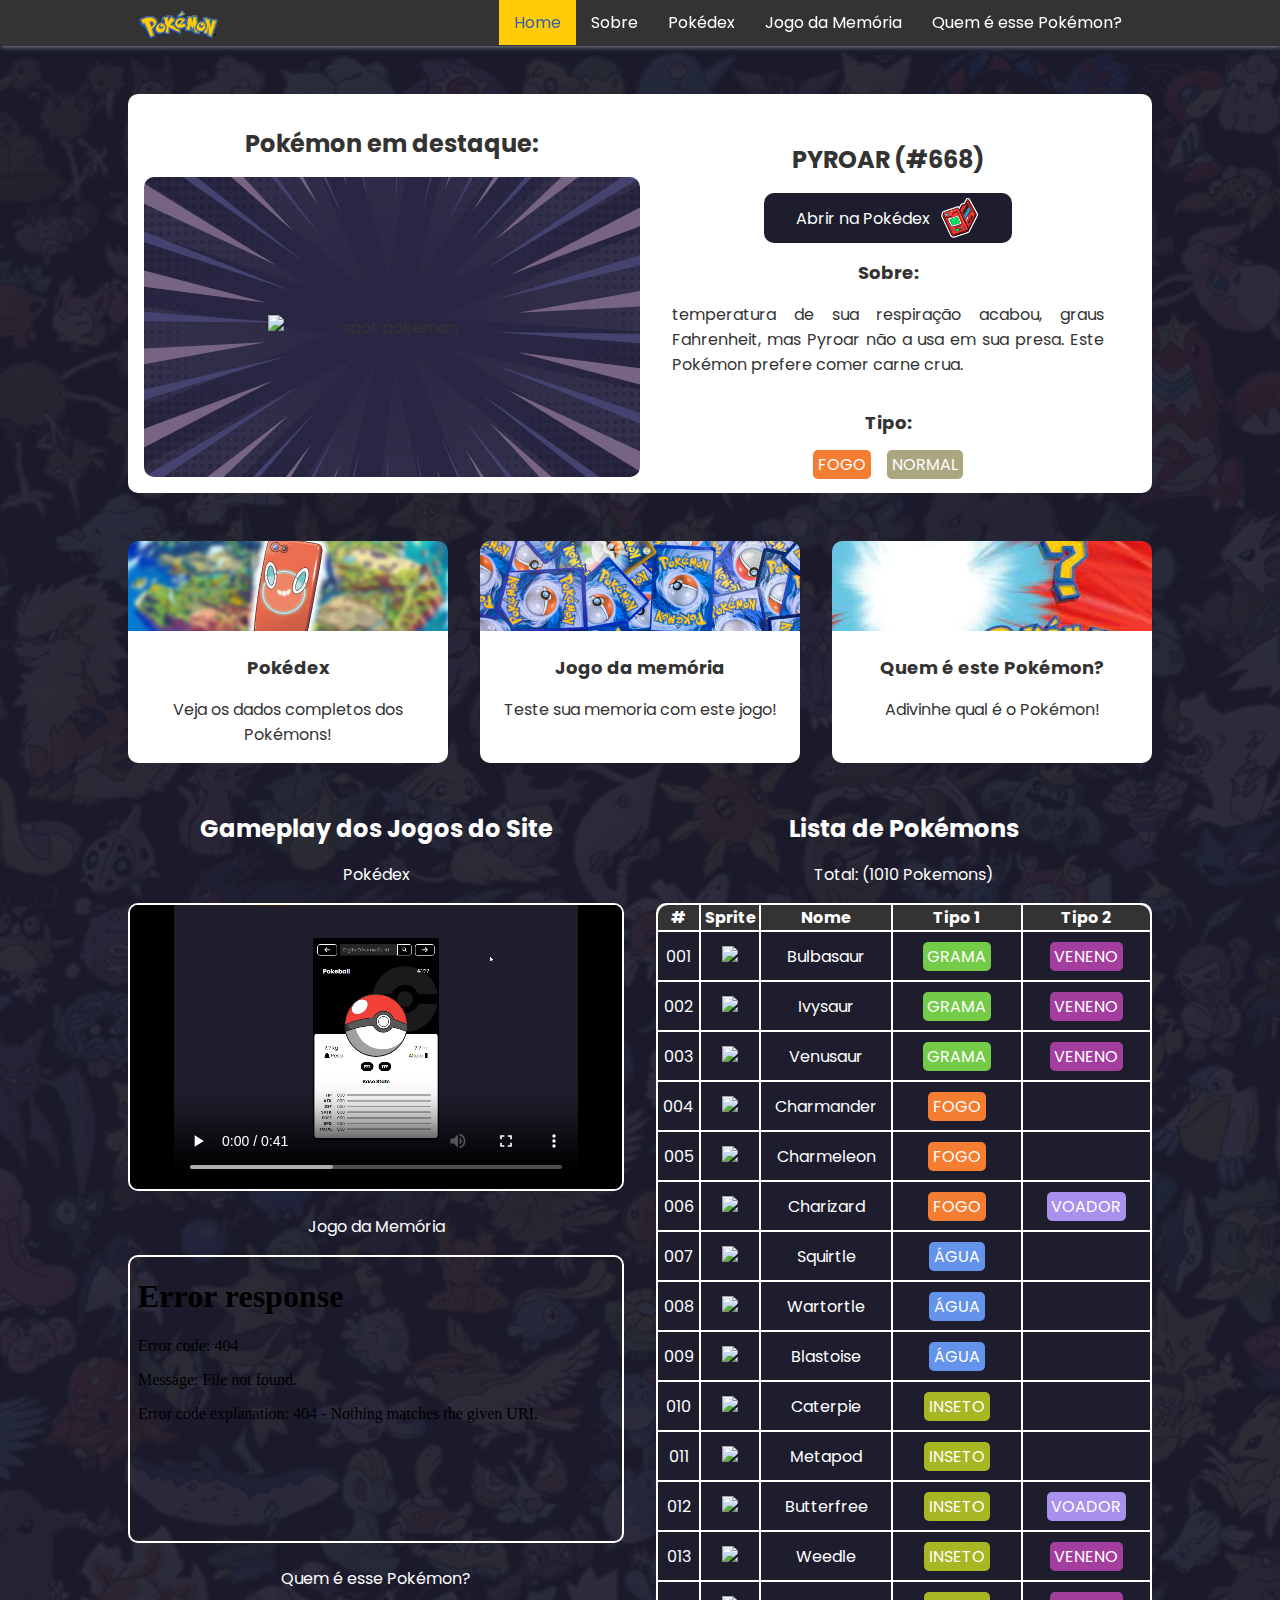
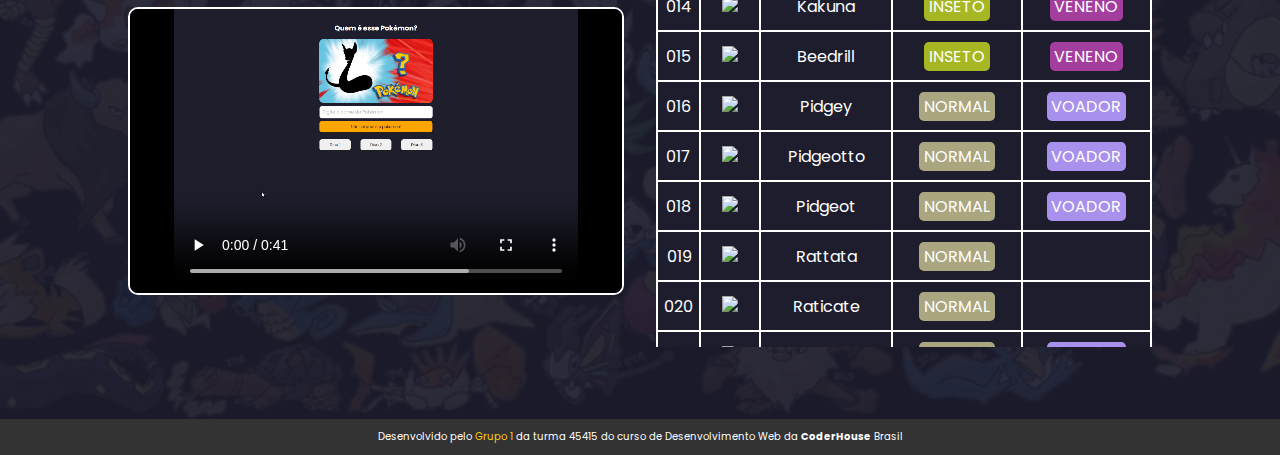
==== commit 5f26b28c: "feat: background image added and pokedex button at index" ====
--- a/index.html
+++ b/index.html
@@ -40,8 +40,8 @@
     </header>
 
     <main class="main">
+        <img class="initial__bg" src="images/bg-simple.jpg" alt="bg-image">
         <div class="content">
-
             <div class="featuredPkmon">
                 <div class="d-flex text-center">
                     <div class="col-2">
@@ -54,7 +54,15 @@
                     </div>
                     <div class="featuredPkmon__about col-2">
                         <div class="mt-2 col-2">
-                            <p class="featuredPkmon__name" id="pokeName"></p>
+                            <p class="featuredPkmon__info">
+                                <span class="featuredPkmon__name" id="pokeName"></span>
+                                <span class="featuredPkmon__name" id="pokeId"></span>
+
+                            </p>
+                            <a href="pages/pokedex.html" target="_blank" id="pokedexId" class="btn">
+                                <span>Abrir na Pokédex</span>
+                                <img class="featuredPkmon__pokedexBtn" src="images/pokedex.png" alt="pokedex">
+                            </a>
                             <p class="featuredPkmon__aboutTitle">Sobre:</p>
                             <p id="pokeDesc" class="featuredPkmon__aboutDesc"></p>
                         </div>
--- a/styles/home.css
+++ b/styles/home.css
@@ -1,3 +1,23 @@
+.header, .footer {
+    z-index: 99;
+}
+
+.initial__bg {
+    opacity: 0.07;
+    position: absolute;
+    object-fit: cover;
+    width: 100%;
+    max-width: 100%;
+    height: 100%;
+    max-height: 100%;
+    z-index: 1;
+}
+
+.content{
+    z-index: 2;
+}
+
+
 .featuredPkmon {
     margin-top: 3rem;
     background-color: var(--white);
@@ -35,7 +55,24 @@
     position: absolute;
     width: 30vh;
     max-width: 50%;
-    transform: translate(1vw, 0vh);
+}
+
+.btn {
+    display: flex;
+    border-radius: 10px;
+    align-items: center;
+    justify-content: center;
+    padding: .3rem 0;
+    background-color: var(--darkBlue);
+    color: white;
+    width: 50%;
+    margin: 1rem auto 0 auto;
+}
+
+.featuredPkmon__pokedexBtn {
+    margin-left: 10px;
+    width: 40px;
+    max-width: 50%;
 }
 
 .featuredPkmon__aboutTitle {
@@ -89,10 +126,14 @@
     margin-bottom: 1rem;
 }
 
+.gameplay{
+    margin-right: 2rem;
+}
+
 .gameplay__video {
     border: 2px solid var(--white);
     border-radius: 10px;
-    width: 85%;
+    width: 100%;
     height: 32vh;
 }
 
@@ -159,6 +200,10 @@
         width: 100%;
     }
 
+    .gameplay{
+        margin-right: 0;
+    }
+
     .gameplay__video {
         width: 100%;
     }
@@ -190,4 +235,8 @@
     .row {
         display: block;
     }
+
+    .btn {
+        width: 100%;
+    }
 }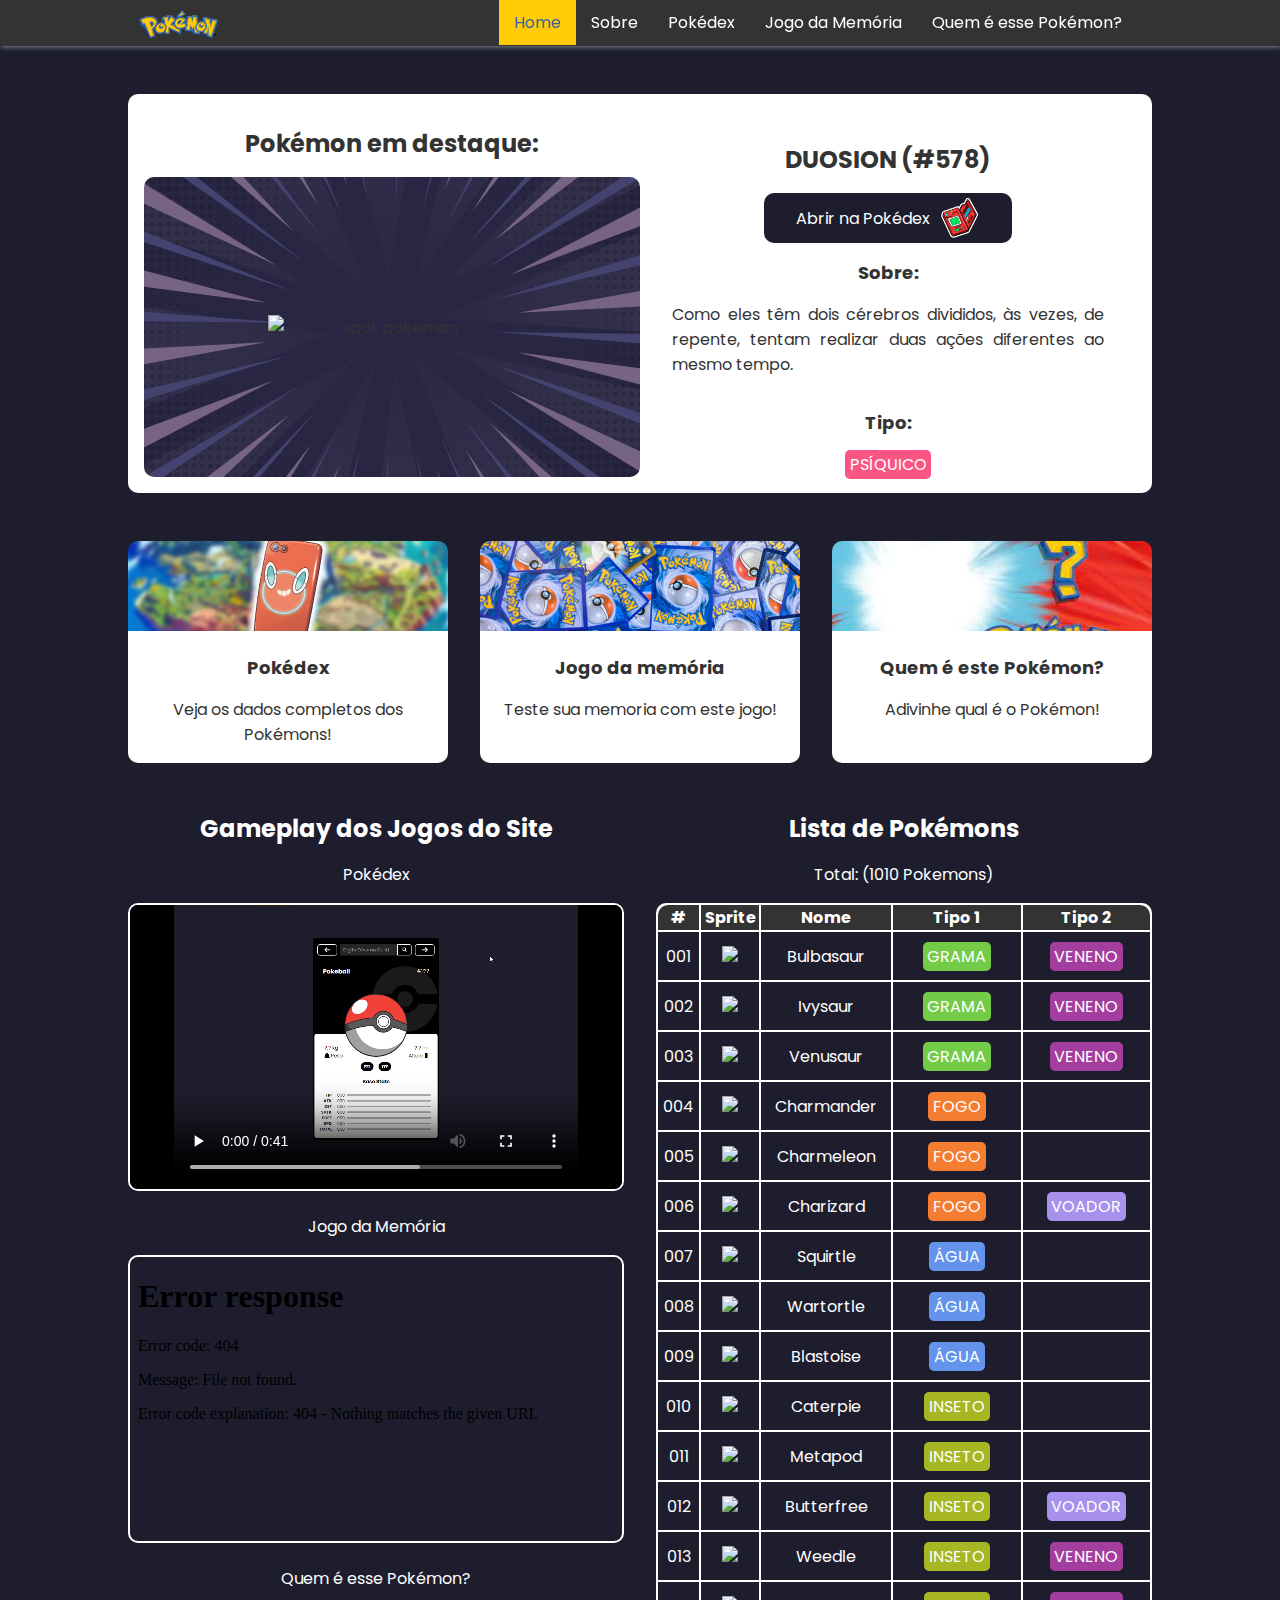
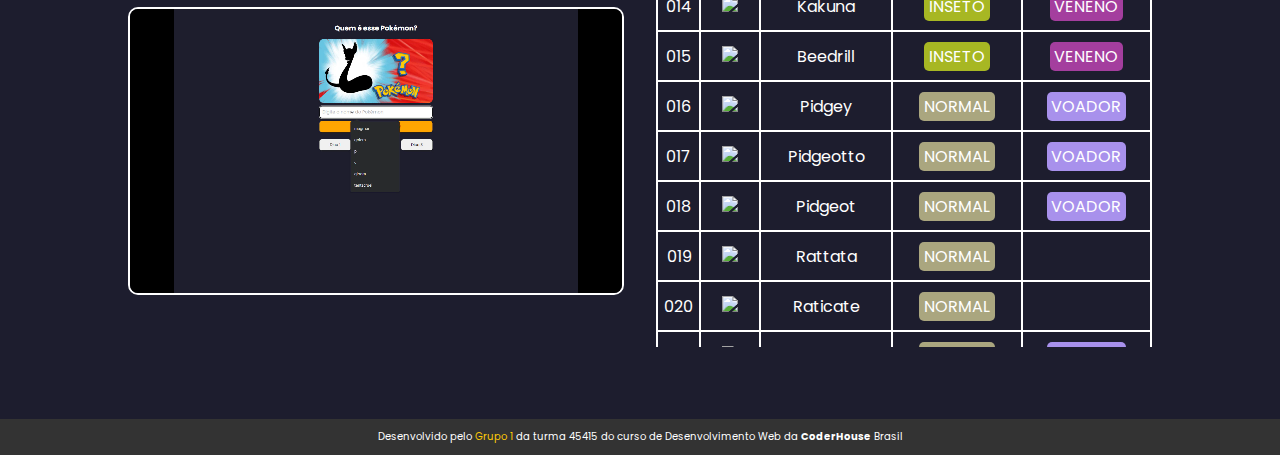
==== commit ce5c34fb: "feat: add better responsivity to table at index" ====
--- a/index.html
+++ b/index.html
@@ -40,7 +40,6 @@
     </header>
 
     <main class="main">
-        <img class="initial__bg" src="images/bg-simple.jpg" alt="bg-image">
         <div class="content">
             <div class="featuredPkmon">
                 <div class="d-flex text-center">
--- a/styles/style.css
+++ b/styles/style.css
@@ -57,6 +57,7 @@
 }
 
 .main {
+    background-image: url(../images/bg-simple.png);
     display: flex;
     position: relative;
     min-height: calc(100vh - 46px);
--- a/styles/home.css
+++ b/styles/home.css
@@ -1,23 +1,3 @@
-.header, .footer {
-    z-index: 99;
-}
-
-.initial__bg {
-    opacity: 0.07;
-    position: absolute;
-    object-fit: cover;
-    width: 100%;
-    max-width: 100%;
-    height: 100%;
-    max-height: 100%;
-    z-index: 1;
-}
-
-.content{
-    z-index: 2;
-}
-
-
 .featuredPkmon {
     margin-top: 3rem;
     background-color: var(--white);
@@ -239,4 +219,10 @@
     .btn {
         width: 100%;
     }
+}
+
+@media screen and (max-width: 480px) {
+    .table-text {
+        font-size: 12px;
+    }
 }